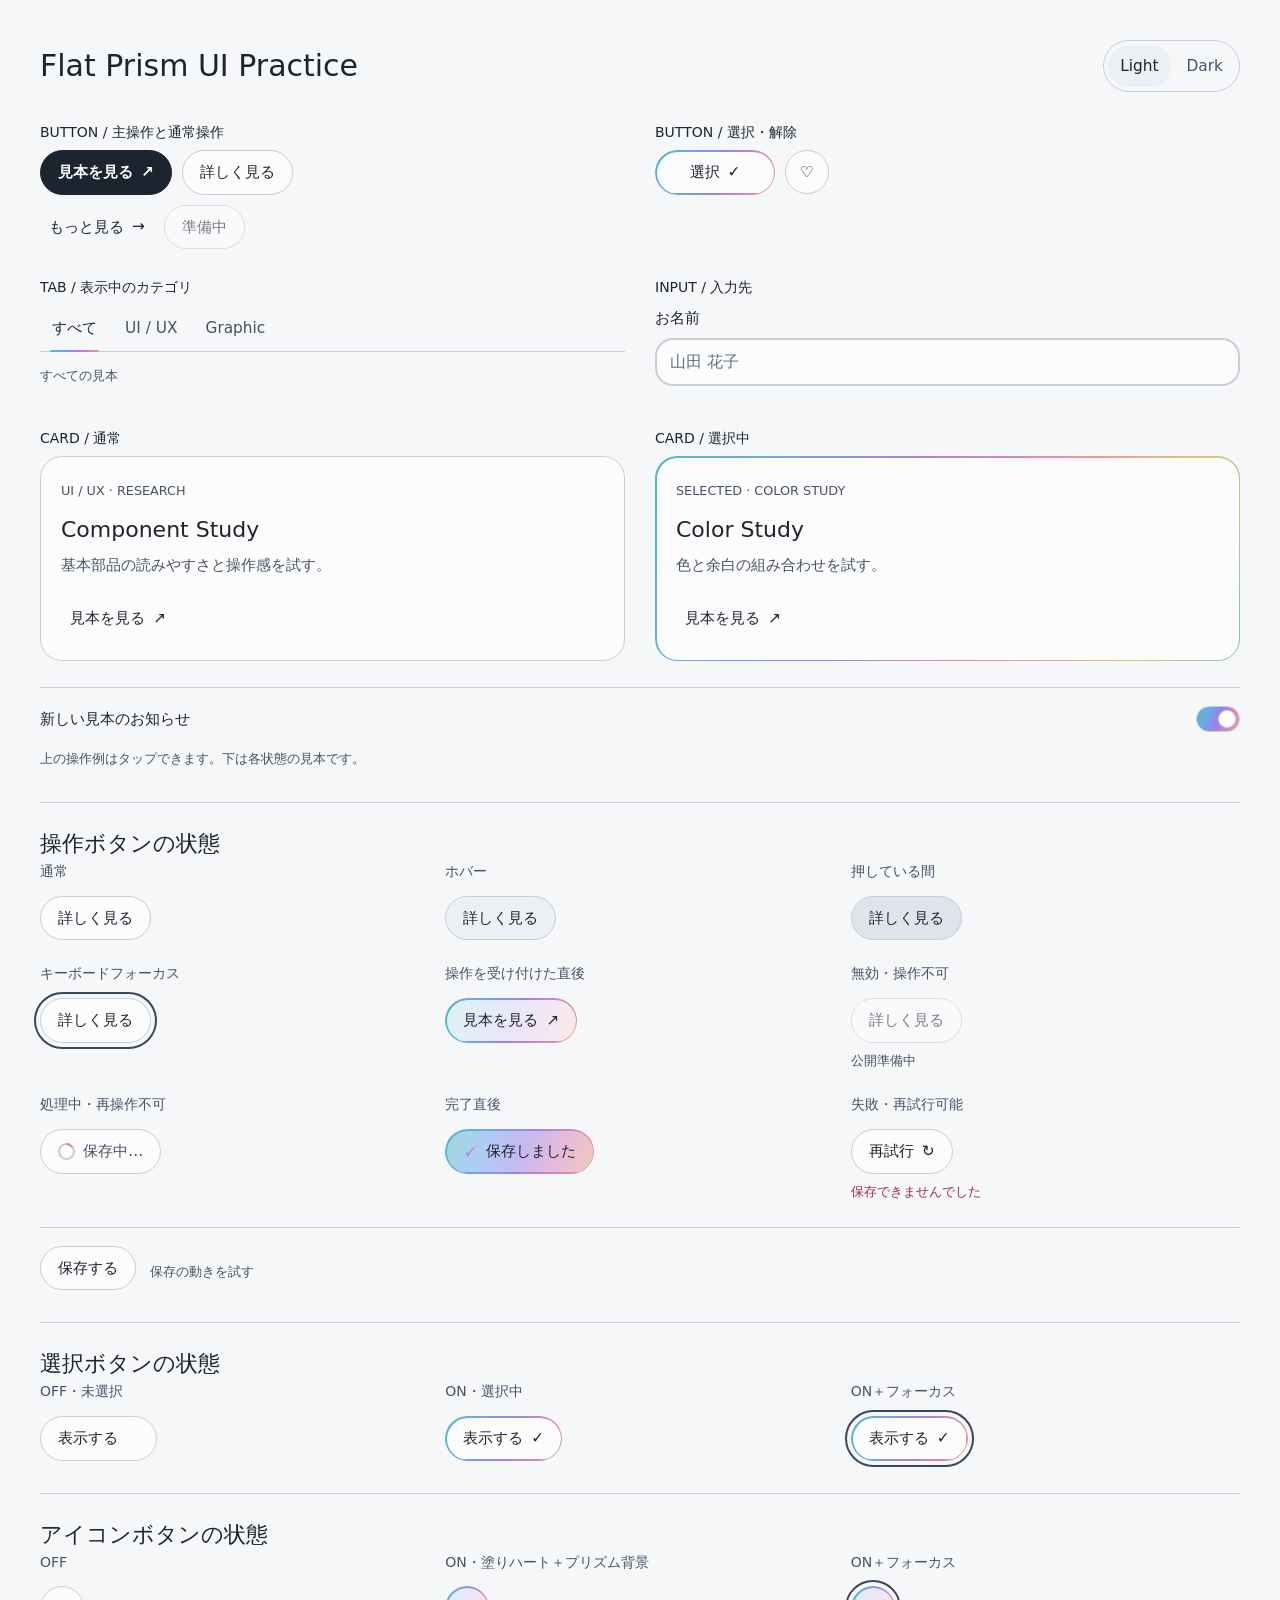
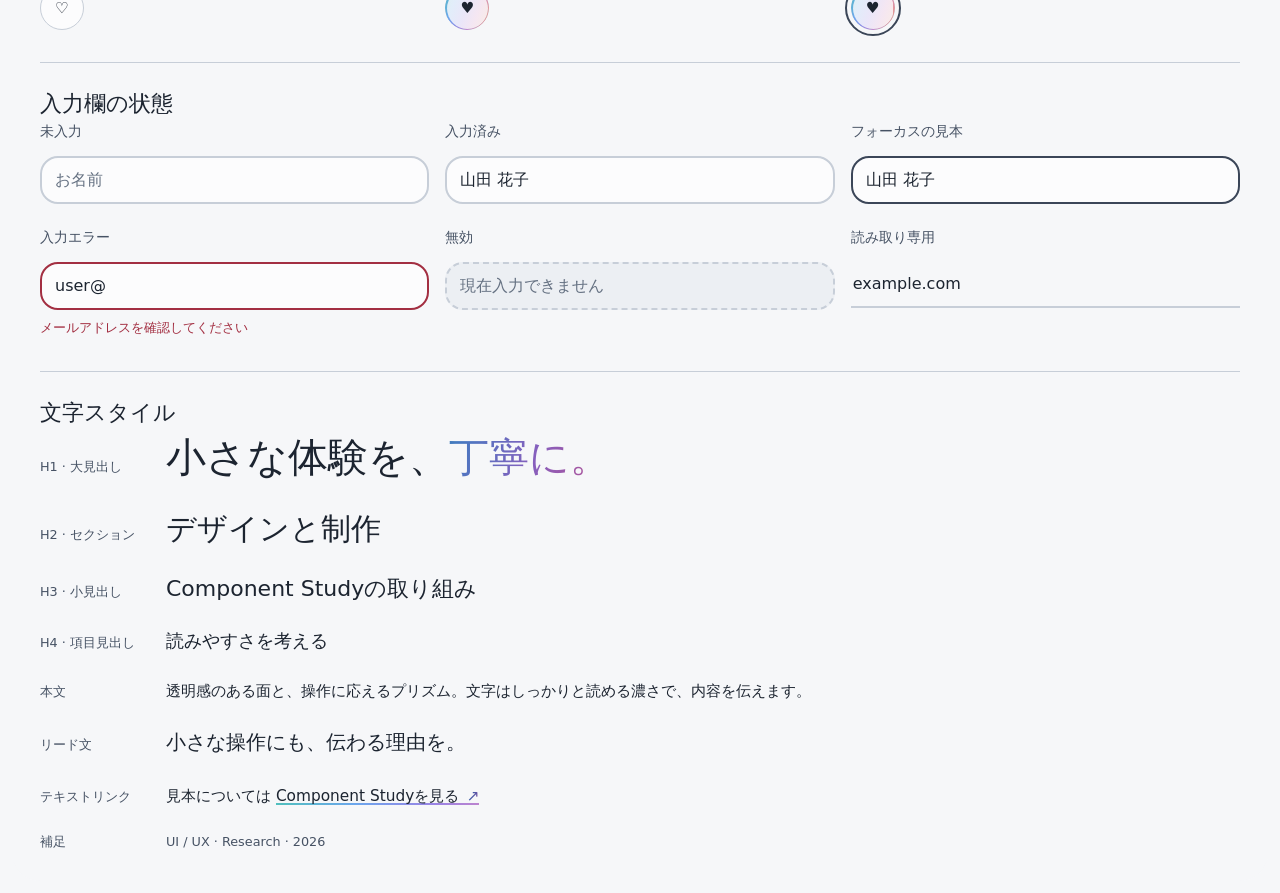
==== preview.html @ 44d26ef6 "Publish Flat Prism UI Practice mock and integration guide" ====
<!doctype html>
<html lang="ja"><head><meta charset="utf-8"><meta name="viewport" content="width=device-width,initial-scale=1"><title>Flat Prism UI Practice — UI State Catalog</title><style>
/* Flat Prism UI Practice v1.0 — scope every component inside .prism-ui.
   Font sizes are relative; px is reserved for thin borders and focus outlines. */
@property --prism-loader-angle { syntax: '<angle>'; initial-value: 0deg; inherits: false; }
.prism-ui {
  color-scheme: light;
  --prism-bg: #f6f7f9; --prism-ink: #1c2430; --prism-muted: #465264;
  --prism-line: #c7ced8; --prism-surface: rgb(255 255 255 / .7);
  --prism-hover: #eceff3; --prism-pressed: #dfe4eb; --prism-focus: #3b4658;
  --prism-placeholder: #657182;
  --prism-primary: #1c2430; --prism-primary-ink: #fff;
  --prism-primary-hover: #2c3745; --prism-primary-pressed: #121821;
  --prism-error: #a32f42; --prism-success: #28684e;
  --prism-spectrum: linear-gradient(110deg,#50bfbd,#6da6ed 18%,#9b83e4 36%,#d385c0 52%,#e99e8a 68%,#dcc879 84%,#83c4a8);
  --prism-text-spectrum: linear-gradient(110deg,#1a8f92,#4779c1 22%,#875fbd 44%,#b55293 65%,#b86c45 83%,#578e69);
  --prism-link-spectrum: linear-gradient(110deg,#177b80,#365da7 22%,#7352a4 44%,#a03976 65%,#9c593a 83%,#487955);
  --prism-wheel: conic-gradient(#d385a4,#e5af7f 60deg,#9dc47d 120deg,#50bfbd 180deg,#6da6ed 240deg,#9b83e4 300deg,#d385a4);
  --prism-fade: 450ms; --prism-shimmer: 1200ms; --prism-tab-time: 500ms;
  --prism-loader-size: 1.1em; --prism-loader-thickness: .15em; --prism-loader-arc: 55deg;
  --prism-font: system-ui,-apple-system,'Noto Sans JP','Hiragino Kaku Gothic ProN','Yu Gothic',sans-serif;
  font: 400 clamp(.875rem,.84rem + .15vw,1rem)/1.7 var(--prism-font);
  color: var(--prism-ink);
}
.prism-ui[data-theme='dark'] {
  color-scheme: dark; --prism-bg:#14161a; --prism-ink:#edf0f5; --prism-muted:#b4bdca;
  --prism-line:#414957; --prism-surface:rgb(255 255 255 / .05); --prism-hover:#2b3039;
  --prism-pressed:#414956; --prism-focus:#d5deef; --prism-error:#f29aac; --prism-success:#96d2ba;
  --prism-placeholder:#9aa5b2;
  --prism-primary:#edf0f5; --prism-primary-ink:#14161a;
  --prism-primary-hover:#fff; --prism-primary-pressed:#d6dde7;
  --prism-spectrum:linear-gradient(110deg,#80e0d0,#92baff 18%,#b59af5 36%,#eda3d8 52%,#ffc1a4 68%,#ebdc96 84%,#9bddb4);
  --prism-text-spectrum:linear-gradient(110deg,#8be6df,#b2caff 22%,#ccb4fb 44%,#f3b5df 65%,#f6c09f 83%,#b9ddb5);
  --prism-link-spectrum:var(--prism-text-spectrum);
}
.prism-ui *, .prism-ui *::before, .prism-ui *::after { box-sizing:border-box; }
/* Type: explicit color avoids host heading/label styles leaking into light mode. */
.prism-ui :is(h1,h2,h3,h4) {color:var(--prism-ink);font-family:var(--prism-font);font-weight:500;letter-spacing:0;margin:0;}
.prism-ui h1 {font-size:clamp(1.75rem,1.2rem + 2vw,2.5rem);line-height:1.4;}
.prism-ui h2 {font-size:clamp(1.375rem,1.05rem + 1.2vw,1.875rem);line-height:1.45;}
.prism-ui h3 {font-size:clamp(1.125rem,1rem + .55vw,1.375rem);line-height:1.5;}
.prism-ui h4 {font-size:clamp(1rem,.94rem + .25vw,1.125rem);line-height:1.6;}
.prism-ui .prism-muted {color:var(--prism-muted);}
.prism-ui .prism-small {font-size:.8rem;line-height:1.7;color:var(--prism-muted);}
.prism-ui .prism-lead {font-size:clamp(1.0625rem,1rem + .3vw,1.25rem);line-height:1.75;color:var(--prism-ink);}
.prism-ui a.prism-link {color:var(--prism-ink);text-decoration:underline;text-decoration-color:transparent;text-underline-offset:.2em;background-image:var(--prism-spectrum);background-repeat:no-repeat;background-size:220% 2px;background-position:0% 100%;box-decoration-break:clone;-webkit-box-decoration-break:clone;}
.prism-ui a.prism-link [data-prism-link-icon] {display:inline-block;margin-left:.15em;color:var(--prism-ink);}
@supports (background-clip:text) or (-webkit-background-clip:text) {
  .prism-ui a.prism-link [data-prism-link-icon] {color:transparent;background-image:var(--prism-link-spectrum);background-repeat:no-repeat;background-size:220% 100%;background-position:0% 50%;background-clip:text;-webkit-background-clip:text;}
}
.prism-ui a.prism-link:is(:hover,:focus-visible) {animation:prism-link-underline 1100ms ease-in-out both;}
.prism-ui a.prism-link:is(:hover,:focus-visible) [data-prism-link-icon] {animation:prism-link-icon 1100ms ease-in-out both;}
@keyframes prism-link-underline {0% {background-position:0% 100%;}50% {background-position:100% 100%;}100% {background-position:35% 100%;}}
@keyframes prism-link-icon {0% {background-position:0% 50%;}50% {background-position:100% 50%;}100% {background-position:35% 50%;}}
.prism-ui .prism-error {color:var(--prism-error);}
.prism-ui .prism-success {color:var(--prism-success);}
/* Shared surface — no shadows or directional edge reflections. */
.prism-ui .prism-surface {background:var(--prism-surface);border:1px solid var(--prism-line);border-radius:1.375rem;backdrop-filter:blur(.75rem);-webkit-backdrop-filter:blur(.75rem);padding:1.25rem;}
.prism-ui .prism-button {position:relative;isolation:isolate;display:inline-flex;align-items:center;justify-content:center;gap:.5rem;min-height:2.75rem;padding:.5625rem 1.0625rem;border:1px solid var(--prism-line);border-radius:999px;background:var(--prism-surface);color:var(--prism-ink);font:500 clamp(.875rem,.84rem + .15vw,1rem)/1.6 var(--prism-font);cursor:pointer;transition:background-color 180ms,color 180ms;}
.prism-ui .prism-button:hover:not(:disabled):not([aria-disabled='true']) {background:var(--prism-hover);}
.prism-ui .prism-button:active:not(:disabled):not([aria-disabled='true']) {background:var(--prism-pressed);}
.prism-ui .prism-button-primary {background:var(--prism-primary);border-color:var(--prism-primary);color:var(--prism-primary-ink);font-weight:600;}
.prism-ui .prism-button-primary:hover:not(:disabled):not([aria-disabled='true']) {background:var(--prism-primary-hover);}
.prism-ui .prism-button-primary:active:not(:disabled):not([aria-disabled='true']) {background:var(--prism-primary-pressed);}
.prism-ui .prism-button::before {content:'';position:absolute;inset:-1px;border-radius:inherit;padding:1.5px;background:var(--prism-spectrum);background-size:150% 100%;pointer-events:none;-webkit-mask:linear-gradient(#fff 0 0) content-box,linear-gradient(#fff 0 0);-webkit-mask-composite:xor;mask:linear-gradient(#fff 0 0) content-box,linear-gradient(#fff 0 0);mask-composite:exclude;opacity:0;transition:opacity var(--prism-fade) ease;}
.prism-ui .prism-button::after {content:'';position:absolute;inset:0;border-radius:inherit;background:var(--prism-spectrum);background-size:150% 100%;opacity:0;z-index:-1;pointer-events:none;transition:opacity var(--prism-fade) ease;}
.prism-ui .prism-button:is([aria-pressed='true'],.prism-flash,.prism-save-complete)::before {opacity:1;}
.prism-ui .prism-button.prism-flash::after {opacity:.18;}
.prism-ui .prism-button-icon {min-width:2.75rem;padding-inline:.8125rem;}
.prism-ui .prism-button-icon[aria-pressed='true']::after {opacity:.18;}
.prism-ui .prism-button-icon[aria-pressed='true'] svg {fill:currentColor;}
.prism-ui .prism-button-icon [data-prism-icon-on] {display:none;}
.prism-ui .prism-button-icon[aria-pressed='true'] [data-prism-icon-off] {display:none;}
.prism-ui .prism-button-icon[aria-pressed='true'] [data-prism-icon-on] {display:inline;}
.prism-ui .prism-button-ghost {border-color:transparent;background:transparent;padding-inline:.5rem;}
.prism-ui .prism-button-ghost::before {content:none;}
.prism-ui .prism-button-ghost.prism-flash {background:var(--prism-surface);}
.prism-ui .prism-button:disabled {opacity:.58;cursor:default;}
.prism-ui .prism-button[aria-disabled='true'] {cursor:default;}
.prism-ui .prism-button svg {width:1em;height:1em;flex:none;}
.prism-ui .prism-button [data-prism-check] {width:1em;flex:none;}
.prism-ui .prism-button[aria-pressed='false'] [data-prism-check] {visibility:hidden;}
.prism-ui :is(button,a.prism-button,a.prism-link,.prism-switch):focus-visible {outline:2px solid var(--prism-focus);outline-offset:4px;}
/* Inputs keep one ordinary focus border. Invalid + focus preserves both meanings. */
.prism-ui .prism-label {display:block;color:var(--prism-ink);font-weight:500;margin-bottom:.4375rem;}
.prism-ui .prism-input {width:100%;min-height:2.875rem;border:2px solid var(--prism-line);border-radius:1.125rem;background:var(--prism-surface);padding:.625rem .8125rem;color:var(--prism-ink);font:400 1rem/1.5 var(--prism-font);}
.prism-ui .prism-input::placeholder {color:var(--prism-placeholder);opacity:1;}
.prism-ui .prism-input:focus {border-color:var(--prism-focus);outline:none;}
.prism-ui .prism-input[aria-invalid='true'] {border-color:var(--prism-error);}
.prism-ui .prism-input[aria-invalid='true']:focus {outline:2px solid var(--prism-focus);outline-offset:3px;}
.prism-ui .prism-input:disabled {background:var(--prism-hover);border-style:dashed;color:var(--prism-muted);cursor:not-allowed;}
.prism-ui .prism-input[readonly] {border:0;border-bottom:2px solid var(--prism-line);border-radius:0;background:transparent;padding-inline:.125rem;}
.prism-ui .prism-input[readonly]:focus {border-bottom-color:var(--prism-focus);}
/* Switch uses native checkbox semantics; color lives on track, not thumb. */
.prism-ui .prism-switch {appearance:none;position:relative;flex:none;width:2.75rem;height:1.625rem;margin:0;border:1px solid var(--prism-line);border-radius:999px;background:var(--prism-hover);cursor:pointer;}
.prism-ui .prism-switch::before {content:'';position:absolute;inset:0;border-radius:inherit;background:var(--prism-spectrum);background-size:150% 100%;opacity:0;transition:opacity var(--prism-fade) ease;}
.prism-ui .prism-switch:checked::before {opacity:1;}
.prism-ui .prism-switch::after {content:'';position:absolute;left:.1875rem;top:.1875rem;width:1.125rem;height:1.125rem;border-radius:50%;background:#fff;border:1px solid #d0d5dd;transition:transform 160ms ease;}
.prism-ui .prism-switch:checked::after {transform:translateX(1.125rem);}
.prism-ui .prism-switch:disabled {opacity:.58;cursor:default;}
/* Tabs use one moving indicator. JS owns geometry, semantic selection and keyboard. */
.prism-ui .prism-tabs {position:relative;display:flex;gap:.25rem;border-bottom:1px solid var(--prism-line);}
.prism-ui .prism-tab {border:0;border-radius:.375rem;background:transparent;color:var(--prism-muted);font:inherit;padding:.625rem .75rem;min-height:2.75rem;cursor:pointer;}
.prism-ui .prism-tab[aria-selected='true'] {color:var(--prism-ink);font-weight:500;}
.prism-ui .prism-indicator {position:absolute;bottom:-1px;left:0;height:2px;border-radius:999px;background:var(--prism-spectrum);background-size:150% 100%;pointer-events:none;transition:transform var(--prism-tab-time) cubic-bezier(.22,1,.36,1),width var(--prism-tab-time) cubic-bezier(.22,1,.36,1);}
/* Loader: fixed conic color wheel, moving angular mask. Never rotate the gradient. */
.prism-ui .prism-spinner {position:relative;display:inline-block;flex:none;width:var(--prism-loader-size);height:var(--prism-loader-size);}
.prism-ui .prism-spinner::before {content:'';position:absolute;inset:0;border:var(--prism-loader-thickness) solid var(--prism-line);border-radius:50%;}
.prism-ui .prism-spinner::after {content:'';position:absolute;inset:0;border-radius:50%;background:var(--prism-wheel);-webkit-mask-image:radial-gradient(farthest-side,transparent calc(100% - var(--prism-loader-thickness)),#000 0),conic-gradient(from var(--prism-loader-angle),#000 0deg var(--prism-loader-arc),transparent var(--prism-loader-arc));-webkit-mask-composite:source-in;mask-image:radial-gradient(farthest-side,transparent calc(100% - var(--prism-loader-thickness)),#000 0),conic-gradient(from var(--prism-loader-angle),#000 0deg var(--prism-loader-arc),transparent var(--prism-loader-arc));mask-composite:intersect;animation:prism-orbit 1200ms linear infinite;}
@keyframes prism-orbit {to {--prism-loader-angle:360deg;}}
/* Success is an actual state, not evidence inferred from a click. */
.prism-ui .prism-save-complete::after {opacity:.55;}
.prism-ui .prism-prism-check {color:var(--prism-muted);font-size:1.125rem;line-height:1;transition:color var(--prism-fade);}
.prism-ui .prism-save-complete .prism-prism-check {background:var(--prism-spectrum);background-clip:text;-webkit-background-clip:text;color:transparent;}
.prism-ui .prism-save-done {color:var(--prism-muted);background:var(--prism-hover);}
.prism-ui .prism-shimmer::before,.prism-ui .prism-shimmer::after,.prism-ui .prism-indicator.prism-shimmer {animation:prism-shimmer var(--prism-shimmer) ease-in-out;}
@keyframes prism-shimmer {0%,100% {background-position:0% 50%;filter:brightness(1);}45% {background-position:100% 50%;filter:brightness(1.2) saturate(1.15);}}
.prism-ui .prism-icon-pulse {animation:prism-icon-pulse 1200ms ease-in-out;}
@keyframes prism-icon-pulse {0%,100% {color:var(--prism-ink);}35% {color:#fff;}}
.prism-ui .prism-button-primary .prism-icon-pulse {animation:prism-primary-icon-pulse 1200ms ease-in-out;}
@keyframes prism-primary-icon-pulse {0%,100% {opacity:1;}35% {opacity:.55;}}
/* Heading play is decorative; a native button lets touch/keyboard replay it. */
.prism-ui .prism-word {display:inline-block;appearance:none;border:0;padding:0;margin:0;background-color:transparent;background-image:var(--prism-text-spectrum);background-size:220% 100%;background-position:35% 50%;background-clip:text;-webkit-background-clip:text;color:transparent;font:inherit;letter-spacing:inherit;text-align:inherit;cursor:pointer;}
.prism-ui .prism-word.prism-word-play {animation:prism-word-enter 2800ms ease-in-out both;}
.prism-ui .prism-word.prism-word-replay {animation:prism-word-replay 1900ms ease-in-out both;}
@keyframes prism-word-enter {from {background-position:0% 50%;}to {background-position:35% 50%;}}
@keyframes prism-word-replay {0% {background-size:280% 100%;background-position:0% 50%;}28% {background-size:220% 100%;background-position:94% 50%;}55% {background-size:270% 100%;background-position:18% 50%;}78% {background-size:190% 100%;background-position:88% 50%;}100% {background-size:220% 100%;background-position:35% 50%;}}
@media(prefers-reduced-motion:reduce) {.prism-ui *, .prism-ui *::before,.prism-ui *::after {animation:none!important;transition:none!important;}}
@media(prefers-reduced-transparency:reduce) {.prism-ui {--prism-surface:var(--prism-bg);} .prism-ui .prism-surface {backdrop-filter:none;-webkit-backdrop-filter:none;}}
@media(forced-colors:active) {
  .prism-ui .prism-button[aria-pressed='true'] {border-color:Highlight;}
  .prism-ui .prism-button::before,.prism-ui .prism-button::after {display:none;}
  .prism-ui .prism-tab[aria-selected='true'] {border-bottom:2px solid Highlight;}
  .prism-ui .prism-word {background:none;color:CanvasText;}
  .prism-ui a.prism-link {background:none;color:LinkText;text-decoration:underline;text-decoration-color:LinkText;}
  .prism-ui a.prism-link [data-prism-link-icon] {background:none;color:LinkText;}
  .prism-ui .prism-spinner::before {border-color:CanvasText;}
  .prism-ui .prism-spinner::after {background:Highlight;}
  .prism-ui .prism-prism-check {background:none;color:CanvasText;}
}

/* Older masking engines receive a neutral static loading ring. */
@supports not (mask-composite: intersect) {
 .prism-ui .prism-spinner::after {animation:none;background:none;mask:none;-webkit-mask:none;border:var(--prism-loader-thickness) solid transparent;border-top-color:var(--prism-focus);}
}
</style><style>body {margin:0;background:#f6f7f9;}
.prism-ui {padding:.75rem;} .prism-board {padding:1.75rem;border-radius:1.75rem;background:var(--prism-bg);}
.prism-head {display:flex;gap:1rem;justify-content:space-between;align-items:center;flex-wrap:wrap;} .prism-theme {display:flex;gap:.25rem;border:1px solid var(--prism-line);padding:.25rem;border-radius:999px;}
.prism-theme button {font:inherit;border:0;border-radius:999px;padding:.5rem .75rem;background:transparent;color:var(--prism-muted);cursor:pointer;}
.prism-theme button[aria-pressed=true] {background:var(--prism-hover);color:var(--prism-ink);}
.prism-grid {display:grid;grid-template-columns:1fr 1fr;gap:1.75rem 1.875rem;margin-top:1.875rem;}
.prism-row {display:flex;gap:.625rem;align-items:center;flex-wrap:wrap;} .prism-label:not(label),.prism-state-label {display:block;color:var(--prism-muted);font-size:.875rem;font-weight:500;margin:0 0 .75rem;}
.prism-tab-text,.prism-help,.prism-feedback,.prism-tag,.prism-type-caption {color:var(--prism-muted);font-size:.8rem;}
.prism-input-label {display:block;color:var(--prism-ink);font-weight:500;margin-bottom:.4375rem;}
.prism-card {position:relative;background:var(--prism-surface);padding:1.25rem;border:1px solid var(--prism-line);border-radius:1.375rem;}
.prism-card h3 {margin:.625rem 0 .375rem;} .prism-card p {color:var(--prism-muted);margin:0 0 1.125rem;}
.prism-card-selected::before {content:'';position:absolute;inset:-1px;border-radius:inherit;padding:1.5px;background:var(--prism-spectrum);pointer-events:none;-webkit-mask:linear-gradient(#fff 0 0) content-box,linear-gradient(#fff 0 0);-webkit-mask-composite:xor;mask:linear-gradient(#fff 0 0) content-box,linear-gradient(#fff 0 0);mask-composite:exclude;}
.prism-switch-row {display:flex;justify-content:space-between;align-items:center;gap:1rem;min-height:3rem;margin-top:1.625rem;padding-top:.875rem;border-top:1px solid var(--prism-line);}
.prism-catalog {margin-top:2rem;padding-top:1.5rem;border-top:1px solid var(--prism-line);} .prism-catalog-title {margin-bottom:1.125rem;}
.prism-state-grid {display:grid;grid-template-columns:repeat(3,minmax(0,1fr));gap:1.375rem 1rem;} .prism-state {min-width:0;}
.prism-demo-hover {background:var(--prism-hover)!important;} .prism-demo-pressed {background:var(--prism-pressed)!important;}
.prism-demo-focus {outline:2px solid var(--prism-focus);outline-offset:4px;} .prism-demo-feedback::before {opacity:1!important;} .prism-demo-feedback::after {opacity:.18!important;}
.prism-button.prism-demo-loading {color:var(--prism-muted);} .prism-help {margin:.4375rem 0 0;} .prism-help.prism-error {color:var(--prism-error);}
.prism-save-demo-row {display:flex;align-items:center;gap:.875rem;flex-wrap:wrap;margin-top:1.5rem;padding-top:1.125rem;border-top:1px solid var(--prism-line);}
.prism-type-stack {display:grid;gap:1.375rem;} .prism-type-example {display:grid;grid-template-columns:7rem minmax(0,1fr);gap:.875rem;align-items:baseline;} .prism-type-example p {margin:0;}
.prism-type-body {font-size:clamp(.875rem,.84rem + .15vw,1rem);} .prism-type-small {font-size:.8rem;color:var(--prism-muted);}
.prism-button [data-prism-icon] {display:inline-block;line-height:1;} #prism-select {min-width:7.5rem;}
.prism-button[aria-pressed=false] .prism-check {visibility:hidden;}
.prism-button-icon[aria-pressed=true]::after,#prism-like[aria-pressed=true]::after {opacity:.18;}
.prism-button-icon {min-width:2.75rem;padding-inline:.8125rem;}
@media(max-width:40rem) {.prism-state-grid {grid-template-columns:1fr 1fr;}}
@media(max-width:34rem) {.prism-grid {grid-template-columns:1fr;}.prism-board {padding:1.375rem 1.125rem;}.prism-type-example {grid-template-columns:1fr;gap:.3125rem;}}
@media(max-width:23rem) {.prism-state-grid {grid-template-columns:1fr;}}
</style></head><body>
<div id="prism-ui" data-theme="light" class="prism-ui">
 <div class="prism-board">
  <div class="prism-head"><h2>Flat Prism UI Practice</h2><div class="prism-theme" role="group" aria-label="テーマ"><button type="button" class="cursor-interaction" data-theme-choice="light" aria-pressed="true">Light</button><button type="button" class="cursor-interaction" data-theme-choice="dark" aria-pressed="false">Dark</button></div></div>
  <div class="prism-grid">
   <section><h3 class="prism-label">BUTTON / 主操作と通常操作</h3><div class="prism-row"><button type="button" class="prism-button prism-button-primary cursor-interaction" data-action="見本を見る">見本を見る <span data-prism-icon aria-hidden="true">↗</span></button><button type="button" class="prism-button cursor-interaction" data-action="詳しく見る">詳しく見る</button></div><div class="prism-row" style="margin-top:10px"><button type="button" class="prism-button prism-button-ghost cursor-interaction" data-action="もっと見る">もっと見る <span data-prism-icon aria-hidden="true">→</span></button><button type="button" class="prism-button" disabled>準備中</button></div></section>
   <section><h3 class="prism-label">BUTTON / 選択・解除</h3><div class="prism-row"><button type="button" class="prism-button cursor-interaction" aria-pressed="true" id="prism-select">選択 <span class="prism-check"><span data-prism-icon aria-hidden="true">✓</span></span></button><button type="button" class="prism-button prism-button-icon cursor-interaction" aria-label="お気に入り" aria-pressed="false" id="prism-like"><span data-prism-icon aria-hidden="true"><span data-prism-icon-off>♡</span><span data-prism-icon-on>♥</span></span></button></div></section>
   <section><h3 class="prism-label">TAB / 表示中のカテゴリ</h3><div class="prism-tabs" role="tablist" aria-label="見本の種類"><button type="button" class="prism-tab cursor-interaction" id="prism-all" role="tab" aria-selected="true" aria-controls="prism-panel">すべて</button><button type="button" class="prism-tab cursor-interaction" id="prism-design" role="tab" aria-selected="false" aria-controls="prism-panel" tabindex="-1">UI / UX</button><button type="button" class="prism-tab cursor-interaction" id="prism-graphic" role="tab" aria-selected="false" aria-controls="prism-panel" tabindex="-1">Graphic</button><span class="prism-indicator" aria-hidden="true"></span></div><p class="prism-tab-text" id="prism-panel" role="tabpanel" aria-labelledby="prism-all">すべての見本</p></section>
   <section><h3 class="prism-label">INPUT / 入力先</h3><label class="prism-input-label" for="prism-name">お名前</label><input class="prism-input" id="prism-name" placeholder="山田 花子" autocomplete="off"></section>
   <section><h3 class="prism-label">CARD / 通常</h3><article class="prism-card" id="prism-component-study"><span class="prism-tag">UI / UX · RESEARCH</span><h3>Component Study</h3><p>基本部品の読みやすさと操作感を試す。</p><button type="button" class="prism-button prism-button-ghost cursor-interaction" data-action="Component Study">見本を見る <span data-prism-icon aria-hidden="true">↗</span></button></article></section>
   <section><h3 class="prism-label">CARD / 選択中</h3><article class="prism-card prism-card-selected"><span class="prism-tag">SELECTED · COLOR STUDY</span><h3>Color Study</h3><p>色と余白の組み合わせを試す。</p><button type="button" class="prism-button prism-button-ghost cursor-interaction" data-action="Color Study">見本を見る <span data-prism-icon aria-hidden="true">↗</span></button></article></section>
  </div>
  <label class="prism-switch-row" for="prism-notice"><span>新しい見本のお知らせ</span><input type="checkbox" class="prism-switch cursor-interaction" id="prism-notice" checked></label>
  <p class="prism-feedback" id="prism-feedback" aria-live="polite">上の操作例はタップできます。下は各状態の見本です。</p>
  <section class="prism-catalog" aria-label="通常ボタンの状態一覧">
   <h3 class="prism-catalog-title">操作ボタンの状態</h3>
   <div class="prism-state-grid">
    <div class="prism-state"><span class="prism-state-label">通常</span><button type="button" class="prism-button cursor-interaction" data-action="通常の見本">詳しく見る</button></div>
    <div class="prism-state"><span class="prism-state-label">ホバー</span><button type="button" class="prism-button prism-demo-hover cursor-interaction" data-action="ホバーの見本">詳しく見る</button></div>
    <div class="prism-state"><span class="prism-state-label">押している間</span><button type="button" class="prism-button prism-demo-pressed cursor-interaction" data-action="押下の見本">詳しく見る</button></div>
    <div class="prism-state"><span class="prism-state-label">キーボードフォーカス</span><button type="button" class="prism-button prism-demo-focus cursor-interaction" data-action="フォーカスの見本">詳しく見る</button></div>
    <div class="prism-state"><span class="prism-state-label">操作を受け付けた直後</span><button type="button" class="prism-button prism-demo-feedback cursor-interaction" data-action="受け付けの見本">見本を見る <span data-prism-icon aria-hidden="true">↗</span></button></div>
    <div class="prism-state"><span class="prism-state-label">無効・操作不可</span><button type="button" class="prism-button" disabled>詳しく見る</button><p class="prism-help">公開準備中</p></div>
    <div class="prism-state"><span class="prism-state-label">処理中・再操作不可</span><button type="button" class="prism-button prism-demo-loading" aria-busy="true" aria-disabled="true"><span class="prism-spinner" aria-hidden="true"></span>保存中…</button></div>
    <div class="prism-state"><span class="prism-state-label">完了直後</span><button type="button" class="prism-button prism-save-complete" aria-disabled="true"><span class="prism-prism-check" aria-hidden="true">✓</span>保存しました</button></div>
    <div class="prism-state"><span class="prism-state-label">失敗・再試行可能</span><button type="button" class="prism-button cursor-interaction" data-action="再試行">再試行 <span data-prism-icon aria-hidden="true">↻</span></button><p class="prism-help prism-error" style="color:light-dark(#a32f42,#f29aac)">保存できませんでした</p></div>
   </div>
   <div class="prism-save-demo-row"><button type="button" class="prism-button cursor-interaction" id="prism-save-demo">保存する</button><span class="prism-help" id="prism-save-status" aria-live="polite">保存の動きを試す</span></div>
  </section>
  <section class="prism-catalog" aria-label="選択ボタンの状態一覧">
   <h3 class="prism-catalog-title">選択ボタンの状態</h3>
   <div class="prism-state-grid">
    <div class="prism-state"><span class="prism-state-label">OFF・未選択</span><button type="button" class="prism-button cursor-interaction" aria-pressed="false" data-sample-select>表示する <span class="prism-check"><span data-prism-icon aria-hidden="true">✓</span></span></button></div>
    <div class="prism-state"><span class="prism-state-label">ON・選択中</span><button type="button" class="prism-button cursor-interaction" aria-pressed="true" data-sample-select>表示する <span class="prism-check"><span data-prism-icon aria-hidden="true">✓</span></span></button></div>
    <div class="prism-state"><span class="prism-state-label">ON＋フォーカス</span><button type="button" class="prism-button prism-demo-focus cursor-interaction" aria-pressed="true" data-sample-select>表示する <span class="prism-check"><span data-prism-icon aria-hidden="true">✓</span></span></button></div>
   </div>
  </section>
  <section class="prism-catalog" aria-label="小さいボタンの状態一覧">
   <h3 class="prism-catalog-title">アイコンボタンの状態</h3>
   <div class="prism-state-grid">
    <div class="prism-state"><span class="prism-state-label">OFF</span><button type="button" class="prism-button prism-button-icon cursor-interaction" aria-label="お気に入り" aria-pressed="false"><span data-prism-icon aria-hidden="true"><span data-prism-icon-off>♡</span><span data-prism-icon-on>♥</span></span></button></div>
    <div class="prism-state"><span class="prism-state-label">ON・塗りハート＋プリズム背景</span><button type="button" class="prism-button prism-button-icon cursor-interaction" aria-label="お気に入り" aria-pressed="true"><span data-prism-icon aria-hidden="true"><span data-prism-icon-off>♡</span><span data-prism-icon-on>♥</span></span></button></div>
    <div class="prism-state"><span class="prism-state-label">ON＋フォーカス</span><button type="button" class="prism-button prism-button-icon prism-demo-focus cursor-interaction" aria-label="お気に入り" aria-pressed="true"><span data-prism-icon aria-hidden="true"><span data-prism-icon-off>♡</span><span data-prism-icon-on>♥</span></span></button></div>
   </div>
  </section>
  <section class="prism-catalog" aria-label="入力欄の状態一覧">
   <h3 class="prism-catalog-title">入力欄の状態</h3>
   <div class="prism-state-grid">
    <div class="prism-state"><label class="prism-state-label" for="prism-input-empty">未入力</label><input class="prism-input" id="prism-input-empty" placeholder="お名前"></div>
    <div class="prism-state"><label class="prism-state-label" for="prism-input-filled">入力済み</label><input class="prism-input" id="prism-input-filled" value="山田 花子"></div>
    <div class="prism-state"><label class="prism-state-label" for="prism-input-focus">フォーカスの見本</label><input class="prism-input" id="prism-input-focus" value="山田 花子" style="border-color:var(--prism-focus)"></div>
    <div class="prism-state"><label class="prism-state-label" for="prism-input-error">入力エラー</label><input class="prism-input" id="prism-input-error" value="user@" aria-invalid="true" aria-describedby="prism-input-error-help"><p class="prism-help prism-error" id="prism-input-error-help">メールアドレスを確認してください</p></div>
    <div class="prism-state"><label class="prism-state-label" for="prism-input-disabled">無効</label><input class="prism-input" id="prism-input-disabled" placeholder="現在入力できません" disabled></div>
    <div class="prism-state"><label class="prism-state-label" for="prism-input-readonly">読み取り専用</label><input class="prism-input" id="prism-input-readonly" value="example.com" readonly></div>
   </div>
  </section>
  <section class="prism-catalog" aria-label="文字スタイル一覧">
   <h3 class="prism-catalog-title">文字スタイル</h3>
   <div class="prism-type-stack">
    <div class="prism-type-example"><span class="prism-type-caption">H1 · 大見出し</span><h1>小さな体験を、<button type="button" class="prism-word cursor-interaction" aria-label="丁寧に。プリズムの動きを再生">丁寧に。</button></h1></div>
    <div class="prism-type-example"><span class="prism-type-caption">H2 · セクション</span><h2>デザインと制作</h2></div>
    <div class="prism-type-example"><span class="prism-type-caption">H3 · 小見出し</span><h3>Component Studyの取り組み</h3></div>
    <div class="prism-type-example"><span class="prism-type-caption">H4 · 項目見出し</span><h4>読みやすさを考える</h4></div>
    <div class="prism-type-example"><span class="prism-type-caption">本文</span><p class="prism-type-body">透明感のある面と、操作に応えるプリズム。文字はしっかりと読める濃さで、内容を伝えます。</p></div>
    <div class="prism-type-example"><span class="prism-type-caption">リード文</span><p class="prism-lead">小さな操作にも、伝わる理由を。</p></div>
    <div class="prism-type-example"><span class="prism-type-caption">テキストリンク</span><p>見本については <a class="prism-link" href="#prism-component-study">Component Studyを見る <span data-prism-link-icon aria-hidden="true">↗</span></a></p></div>
    <div class="prism-type-example"><span class="prism-type-caption">補足</span><p class="prism-type-small">UI / UX · Research · 2026</p></div>
   </div>
  </section>
 </div>
</div>

<script>
/* Flat Prism UI Practice v1.0. No dependencies. Business logic remains with the site. */
(function (global) {
  'use strict';
  const instances = new WeakMap();
  const timers = new WeakMap();
  const reduced = () => global.matchMedia?.('(prefers-reduced-motion: reduce)').matches;
  function pulseIcons(element) {
    if (reduced()) return;
    element.querySelectorAll('[data-prism-icon],svg').forEach(icon => {
      icon.classList.remove('prism-icon-pulse'); void icon.getBoundingClientRect();
      icon.classList.add('prism-icon-pulse');
    });
  }
  function shimmer(element) {
    pulseIcons(element);
    if (reduced()) return;
    element.classList.remove('prism-shimmer'); void element.offsetWidth;
    element.classList.add('prism-shimmer');
  }
  function accept(element) {
    if (element.disabled || element.getAttribute('aria-disabled') === 'true') return;
    clearTimeout(timers.get(element));
    element.classList.add('prism-flash'); shimmer(element);
    timers.set(element, setTimeout(() => element.classList.remove('prism-flash'), 1300));
  }
  function setTheme(root, theme) {
    if (!['light', 'dark'].includes(theme)) throw new TypeError('theme must be light or dark');
    root.dataset.theme = theme;
    root.querySelectorAll('[data-prism-theme]').forEach(button => {
      button.setAttribute('aria-pressed', String(button.dataset.prismTheme === theme));
    });
  }
  function init(root) {
    if (!root || !root.classList.contains('prism-ui')) throw new TypeError('Pass a .prism-ui element');
    if (instances.has(root)) return instances.get(root);
    const abort = new AbortController(); const cleanups = []; const observedWords = [];
    root.addEventListener('click', event => {
      const button = event.target.closest('button,a.prism-button');
      if (!button || !root.contains(button)) return;
      if (button.disabled || button.getAttribute('aria-disabled') === 'true') {
        event.preventDefault(); event.stopImmediatePropagation(); return;
      }
      if (button.hasAttribute('data-prism-theme')) { setTheme(root, button.dataset.prismTheme); return; }
      if (button.matches('[data-prism-toggle]')) {
        const selected = button.getAttribute('aria-pressed') !== 'true';
        button.setAttribute('aria-pressed', String(selected));
        if (selected) shimmer(button); else {button.classList.remove('prism-shimmer'); pulseIcons(button);}
        button.dispatchEvent(new CustomEvent('prism:change', {bubbles:true, detail:{selected}}));
      } else if (button.hasAttribute('data-prism-action')) accept(button);
      if (button.classList.contains('prism-word')) {
        if (reduced()) return;
        button.classList.remove('prism-word-play','prism-word-replay'); void button.offsetWidth;
        button.classList.add('prism-word-play','prism-word-replay');
      }
    }, {signal:abort.signal});
    root.addEventListener('change', event => {
      if (event.target.matches('.prism-switch') && event.target.checked) shimmer(event.target);
    }, {signal:abort.signal});
    root.querySelectorAll('.prism-tabs[role="tablist"]').forEach(tablist => {
      const tabs = Array.from(tablist.querySelectorAll('[role="tab"]'));
      if (!tabs.length) return;
      let indicator = tablist.querySelector('.prism-indicator');
      if (!indicator) {indicator=document.createElement('span');indicator.className='prism-indicator';indicator.setAttribute('aria-hidden','true');tablist.append(indicator);}
      function position() {
        const selected=tabs.find(tab => tab.getAttribute('aria-selected') === 'true');
        if (!selected) return;
        const pad=parseFloat(getComputedStyle(selected).paddingLeft) || 0;
        indicator.style.width=Math.max(0,selected.offsetWidth-pad*2)+'px';
        indicator.style.transform='translateX('+(selected.offsetLeft+pad)+'px)';
      }
      function select(tab, animate) {
        tabs.forEach(item => {
          const active=item===tab; item.setAttribute('aria-selected',String(active));item.tabIndex=active?0:-1;
          const panel=document.getElementById(item.getAttribute('aria-controls'));
          if (panel && root.contains(panel)) panel.hidden=!active;
        });
        position(); if (animate) shimmer(indicator);
        tablist.dispatchEvent(new CustomEvent('prism:tabchange',{bubbles:true,detail:{tabId:tab.id}}));
      }
      select(tabs.find(tab => tab.getAttribute('aria-selected') === 'true') || tabs[0],false);
      tabs.forEach(tab=>tab.addEventListener('click',()=>select(tab,true),{signal:abort.signal}));
      tablist.addEventListener('keydown',event=>{
        const index=tabs.indexOf(document.activeElement);if(index<0)return;
        let next;
        if(event.key==='ArrowRight')next=(index+1)%tabs.length;
        else if(event.key==='ArrowLeft')next=(index+tabs.length-1)%tabs.length;
        else if(event.key==='Home')next=0;else if(event.key==='End')next=tabs.length-1;else return;
        event.preventDefault();tabs[next].focus();select(tabs[next],true);
      },{signal:abort.signal});
      const resize=new ResizeObserver(position);resize.observe(tablist);cleanups.push(()=>resize.disconnect());
    });
    root.querySelectorAll('.prism-word').forEach(word=>observedWords.push(word));
    if ('IntersectionObserver' in global && !reduced()) {
      const observer=new IntersectionObserver(entries=>entries.forEach(entry=>{
        if(entry.isIntersecting){entry.target.classList.add('prism-word-play');observer.unobserve(entry.target);}
      }),{threshold:.3});observedWords.forEach(word=>observer.observe(word));cleanups.push(()=>observer.disconnect());
    }
    const api={destroy(){abort.abort();cleanups.forEach(fn=>fn());root.querySelectorAll('.prism-button').forEach(button=>{clearTimeout(timers.get(button));button.classList.remove('prism-flash');});instances.delete(root);}};
    instances.set(root,api);return api;
  }
  /* Await the site's real operation. A resolved promise means success; failures must reject.
     statusElement should be a dedicated aria-live region outside the button. */
  async function run(button, operation, options={}) {
    if(button.disabled || button.getAttribute('aria-disabled')==='true')return;
    if(typeof operation!=='function')throw new TypeError('operation must be an async function');
    const status=options.statusElement;
    const idleLabel=options.idleLabel || button.textContent.trim();
    clearTimeout(timers.get(button));button.classList.remove('prism-flash','prism-shimmer','prism-save-complete','prism-save-done');
    button.setAttribute('aria-busy','true');button.setAttribute('aria-disabled','true');
    button.replaceChildren();const spinner=document.createElement('span');spinner.className='prism-spinner';spinner.setAttribute('aria-hidden','true');button.append(spinner,document.createTextNode(options.pendingLabel || '保存中…'));
    if(status){status.classList.remove('prism-error');status.textContent=options.pendingLabel || '保存中';}
    try {
      const result=await operation();
      button.setAttribute('aria-busy','false');button.replaceChildren();
      const check=document.createElement('span');check.className='prism-prism-check';check.setAttribute('aria-hidden','true');check.textContent='✓';
      button.append(check,document.createTextNode(options.successLabel || '保存しました'));
      button.classList.add('prism-save-complete');shimmer(button);
      if(status)status.textContent=options.successLabel || '保存が完了しました';
      timers.set(button,setTimeout(()=>{
        button.classList.remove('prism-save-complete','prism-shimmer');button.classList.add('prism-save-done');button.removeAttribute('aria-disabled');
      }, options.completionDuration ?? 1400));
      return result;
    } catch(error) {
      button.setAttribute('aria-busy','false');button.removeAttribute('aria-disabled');button.textContent=options.retryLabel || idleLabel;
      if(status){status.textContent=options.errorLabel || '保存できませんでした。もう一度お試しください。';status.classList.add('prism-error');}
      throw error;
    } finally { if(button.getAttribute('aria-busy')==='false' && button.classList.contains('prism-save-complete')) status?.classList.remove('prism-error'); }
  }
  global.PrismUI=Object.freeze({init,setTheme,accept,shimmer,run});
})(window);
</script><script>
(()=>{
 const root=document.getElementById('prism-ui'),feedback=root.querySelector('#prism-feedback');
 const word=root.querySelector('.prism-word');
 const wordObserver=new IntersectionObserver(entries=>{if(entries.some(entry=>entry.isIntersecting)){word.classList.add('prism-word-play');wordObserver.disconnect();}},{threshold:.3});wordObserver.observe(word);
 word.addEventListener('click',()=>{wordObserver.disconnect();word.classList.remove('prism-word-play','prism-word-replay');void word.offsetWidth;word.classList.add('prism-word-play','prism-word-replay');});
 const save=root.querySelector('#prism-save-demo'),saveStatus=root.querySelector('#prism-save-status');
 let saveTimers=[];
 save.addEventListener('click',()=>{if(save.getAttribute('aria-disabled')==='true')return;saveTimers.forEach(clearTimeout);saveTimers=[];save.classList.remove('prism-save-complete','prism-save-done','prism-shimmer');save.replaceChildren();const spinner=document.createElement('span');spinner.className='prism-spinner';spinner.setAttribute('aria-hidden','true');save.append(spinner,document.createTextNode('保存中…'));save.setAttribute('aria-busy','true');save.setAttribute('aria-disabled','true');saveStatus.textContent='保存中';saveTimers.push(setTimeout(()=>{save.setAttribute('aria-busy','false');save.classList.add('prism-save-complete');save.replaceChildren();const check=document.createElement('span');check.className='prism-prism-check';check.setAttribute('aria-hidden','true');check.textContent='✓';save.append(check,document.createTextNode('保存しました'));saveStatus.textContent='保存が完了しました';shimmer(save);saveTimers.push(setTimeout(()=>{save.classList.remove('prism-save-complete','prism-shimmer');save.classList.add('prism-save-done');save.removeAttribute('aria-disabled');saveStatus.textContent='完了・もう一度押すと再生';},1400));},1700));});
 function pulseIcons(el){el.querySelectorAll('svg,[data-prism-icon]').forEach(icon=>{icon.classList.remove('prism-icon-pulse');void icon.getBoundingClientRect();icon.classList.add('prism-icon-pulse');});}
 function shimmer(el){el.classList.remove('prism-shimmer');void el.offsetWidth;el.classList.add('prism-shimmer');pulseIcons(el);}
 root.querySelectorAll('[data-theme-choice]').forEach(button=>button.addEventListener('click',()=>{root.dataset.theme=button.dataset.themeChoice;root.querySelectorAll('[data-theme-choice]').forEach(b=>b.setAttribute('aria-pressed',String(b===button)));}));
 root.querySelectorAll('.prism-button[data-action]').forEach(button=>button.addEventListener('click',()=>{feedback.textContent=button.dataset.action+'：操作を受け付けました';clearTimeout(button.prismTimer);button.classList.add('prism-flash');shimmer(button);button.prismTimer=setTimeout(()=>button.classList.remove('prism-flash'),1300);}));
 root.querySelectorAll('.prism-button[aria-pressed]').forEach(button=>button.addEventListener('click',()=>{const selected=button.getAttribute('aria-pressed')!=='true';button.setAttribute('aria-pressed',String(selected));if(selected)shimmer(button);else {button.classList.remove('prism-shimmer');pulseIcons(button);}feedback.textContent=(button.id==='prism-like'||button.classList.contains('prism-button-icon')?'お気に入り':'選択')+'：'+(selected?'オン':'オフ');}));
 const tablist=root.querySelector('.prism-tabs'),tabs=Array.from(tablist.querySelectorAll('.prism-tab')),indicator=tablist.querySelector('.prism-indicator'),panel=root.querySelector('#prism-panel');
 function move(){const selected=tabs.find(t=>t.getAttribute('aria-selected')==='true');indicator.style.width=(selected.offsetWidth-20)+'px';indicator.style.transform='translateX('+(selected.offsetLeft+10)+'px)';}
 function selectTab(tab){tabs.forEach(t=>{t.setAttribute('aria-selected',String(t===tab));t.tabIndex=t===tab?0:-1;});panel.setAttribute('aria-labelledby',tab.id);panel.textContent=tab.id==='prism-all'?'すべての見本':tab.textContent+'の見本';move();shimmer(indicator);}
 tabs.forEach(tab=>tab.addEventListener('click',()=>selectTab(tab)));
 tablist.addEventListener('keydown',e=>{const index=tabs.indexOf(document.activeElement);if(index<0)return;let next;if(e.key==='ArrowRight')next=(index+1)%tabs.length;else if(e.key==='ArrowLeft')next=(index+tabs.length-1)%tabs.length;else if(e.key==='Home')next=0;else if(e.key==='End')next=tabs.length-1;else return;e.preventDefault();tabs[next].focus();selectTab(tabs[next]);});
 move();new ResizeObserver(move).observe(tablist);
 root.querySelector('#prism-notice').addEventListener('change',e=>{if(e.target.checked)shimmer(e.target);else e.target.classList.remove('prism-shimmer');feedback.textContent='お知らせ：'+(e.target.checked?'オン':'オフ');});
})();
</script></body></html>
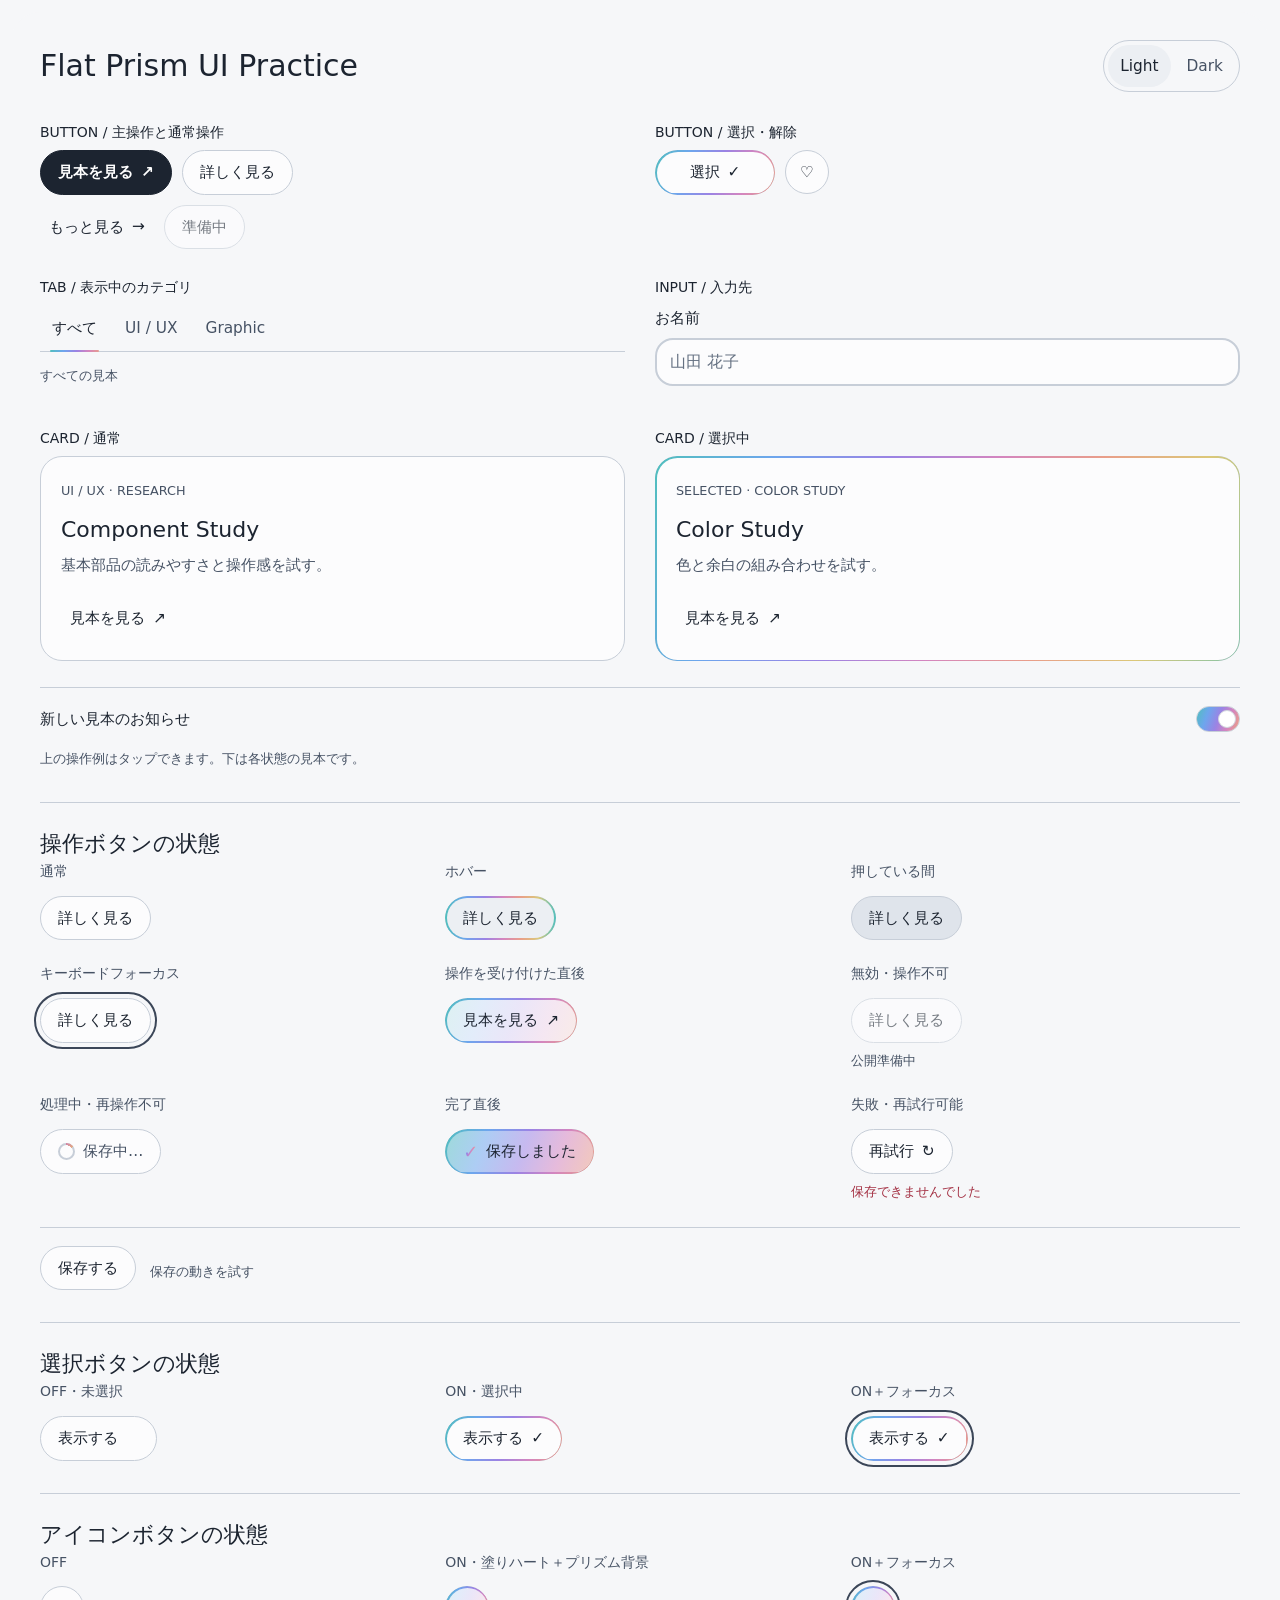
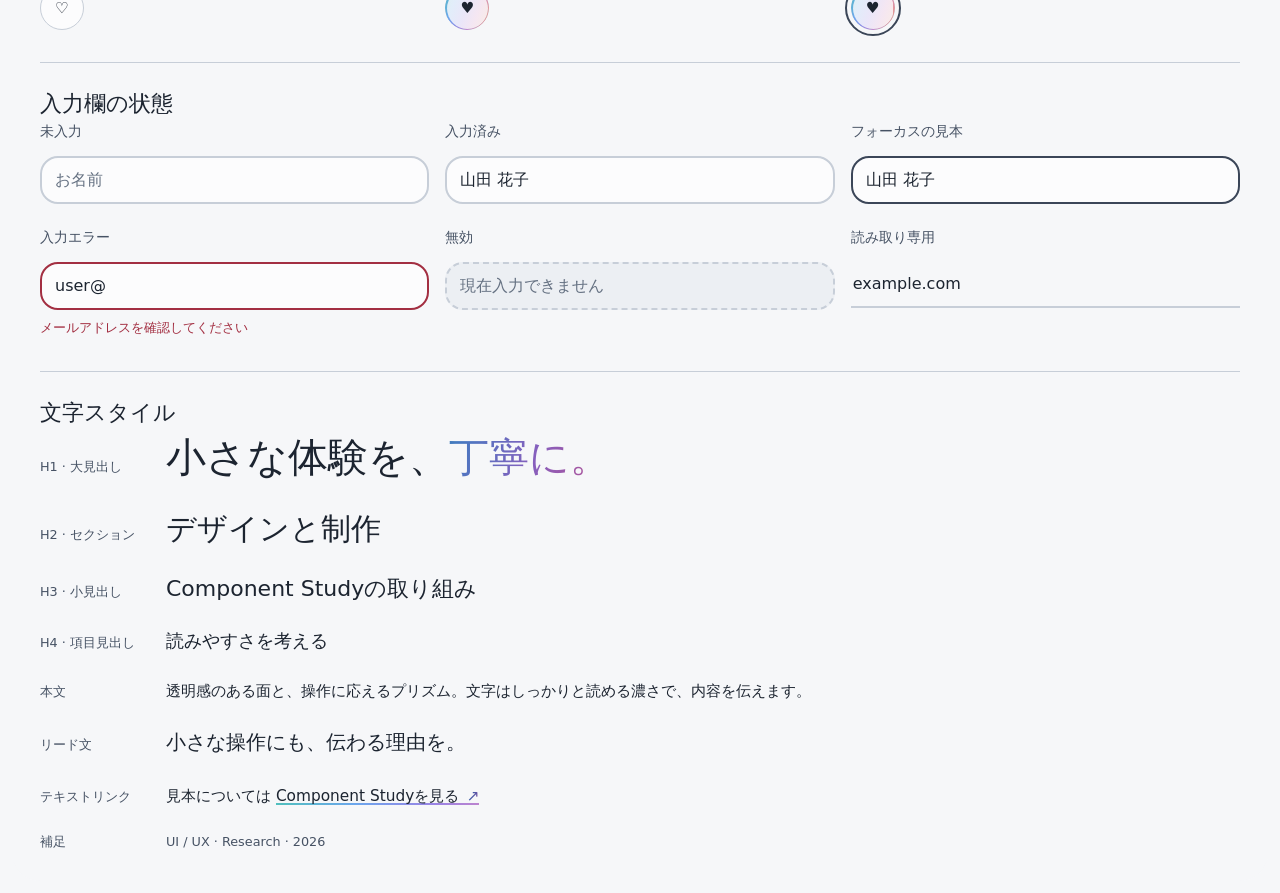
==== commit afafa99b: "Bust cached preview styles for hover update" ====
--- a/preview.html
+++ b/preview.html
@@ -1,187 +1,72 @@
 <!doctype html>
-<html lang="ja"><head><meta charset="utf-8"><meta name="viewport" content="width=device-width,initial-scale=1"><title>Flat Prism UI Practice — UI State Catalog</title><style>
-/* Flat Prism UI Practice v1.0 — scope every component inside .prism-ui.
-   Font sizes are relative; px is reserved for thin borders and focus outlines. */
-@property --prism-loader-angle { syntax: '<angle>'; initial-value: 0deg; inherits: false; }
-.prism-ui {
-  color-scheme: light;
-  --prism-bg: #f6f7f9; --prism-ink: #1c2430; --prism-muted: #465264;
-  --prism-line: #c7ced8; --prism-surface: rgb(255 255 255 / .7);
-  --prism-hover: #eceff3; --prism-pressed: #dfe4eb; --prism-focus: #3b4658;
-  --prism-placeholder: #657182;
-  --prism-primary: #1c2430; --prism-primary-ink: #fff;
-  --prism-primary-hover: #2c3745; --prism-primary-pressed: #121821;
-  --prism-error: #a32f42; --prism-success: #28684e;
-  --prism-spectrum: linear-gradient(110deg,#50bfbd,#6da6ed 18%,#9b83e4 36%,#d385c0 52%,#e99e8a 68%,#dcc879 84%,#83c4a8);
-  --prism-text-spectrum: linear-gradient(110deg,#1a8f92,#4779c1 22%,#875fbd 44%,#b55293 65%,#b86c45 83%,#578e69);
-  --prism-link-spectrum: linear-gradient(110deg,#177b80,#365da7 22%,#7352a4 44%,#a03976 65%,#9c593a 83%,#487955);
-  --prism-wheel: conic-gradient(#d385a4,#e5af7f 60deg,#9dc47d 120deg,#50bfbd 180deg,#6da6ed 240deg,#9b83e4 300deg,#d385a4);
-  --prism-fade: 450ms; --prism-shimmer: 1200ms; --prism-tab-time: 500ms;
-  --prism-loader-size: 1.1em; --prism-loader-thickness: .15em; --prism-loader-arc: 55deg;
-  --prism-font: system-ui,-apple-system,'Noto Sans JP','Hiragino Kaku Gothic ProN','Yu Gothic',sans-serif;
-  font: 400 clamp(.875rem,.84rem + .15vw,1rem)/1.7 var(--prism-font);
-  color: var(--prism-ink);
-}
-.prism-ui[data-theme='dark'] {
-  color-scheme: dark; --prism-bg:#14161a; --prism-ink:#edf0f5; --prism-muted:#b4bdca;
-  --prism-line:#414957; --prism-surface:rgb(255 255 255 / .05); --prism-hover:#2b3039;
-  --prism-pressed:#414956; --prism-focus:#d5deef; --prism-error:#f29aac; --prism-success:#96d2ba;
-  --prism-placeholder:#9aa5b2;
-  --prism-primary:#edf0f5; --prism-primary-ink:#14161a;
-  --prism-primary-hover:#fff; --prism-primary-pressed:#d6dde7;
-  --prism-spectrum:linear-gradient(110deg,#80e0d0,#92baff 18%,#b59af5 36%,#eda3d8 52%,#ffc1a4 68%,#ebdc96 84%,#9bddb4);
-  --prism-text-spectrum:linear-gradient(110deg,#8be6df,#b2caff 22%,#ccb4fb 44%,#f3b5df 65%,#f6c09f 83%,#b9ddb5);
-  --prism-link-spectrum:var(--prism-text-spectrum);
-}
-.prism-ui *, .prism-ui *::before, .prism-ui *::after { box-sizing:border-box; }
-/* Type: explicit color avoids host heading/label styles leaking into light mode. */
-.prism-ui :is(h1,h2,h3,h4) {color:var(--prism-ink);font-family:var(--prism-font);font-weight:500;letter-spacing:0;margin:0;}
-.prism-ui h1 {font-size:clamp(1.75rem,1.2rem + 2vw,2.5rem);line-height:1.4;}
-.prism-ui h2 {font-size:clamp(1.375rem,1.05rem + 1.2vw,1.875rem);line-height:1.45;}
-.prism-ui h3 {font-size:clamp(1.125rem,1rem + .55vw,1.375rem);line-height:1.5;}
-.prism-ui h4 {font-size:clamp(1rem,.94rem + .25vw,1.125rem);line-height:1.6;}
-.prism-ui .prism-muted {color:var(--prism-muted);}
-.prism-ui .prism-small {font-size:.8rem;line-height:1.7;color:var(--prism-muted);}
-.prism-ui .prism-lead {font-size:clamp(1.0625rem,1rem + .3vw,1.25rem);line-height:1.75;color:var(--prism-ink);}
-.prism-ui a.prism-link {color:var(--prism-ink);text-decoration:underline;text-decoration-color:transparent;text-underline-offset:.2em;background-image:var(--prism-spectrum);background-repeat:no-repeat;background-size:220% 2px;background-position:0% 100%;box-decoration-break:clone;-webkit-box-decoration-break:clone;}
-.prism-ui a.prism-link [data-prism-link-icon] {display:inline-block;margin-left:.15em;color:var(--prism-ink);}
-@supports (background-clip:text) or (-webkit-background-clip:text) {
-  .prism-ui a.prism-link [data-prism-link-icon] {color:transparent;background-image:var(--prism-link-spectrum);background-repeat:no-repeat;background-size:220% 100%;background-position:0% 50%;background-clip:text;-webkit-background-clip:text;}
-}
-.prism-ui a.prism-link:is(:hover,:focus-visible) {animation:prism-link-underline 1100ms ease-in-out both;}
-.prism-ui a.prism-link:is(:hover,:focus-visible) [data-prism-link-icon] {animation:prism-link-icon 1100ms ease-in-out both;}
-@keyframes prism-link-underline {0% {background-position:0% 100%;}50% {background-position:100% 100%;}100% {background-position:35% 100%;}}
-@keyframes prism-link-icon {0% {background-position:0% 50%;}50% {background-position:100% 50%;}100% {background-position:35% 50%;}}
-.prism-ui .prism-error {color:var(--prism-error);}
-.prism-ui .prism-success {color:var(--prism-success);}
-/* Shared surface — no shadows or directional edge reflections. */
-.prism-ui .prism-surface {background:var(--prism-surface);border:1px solid var(--prism-line);border-radius:1.375rem;backdrop-filter:blur(.75rem);-webkit-backdrop-filter:blur(.75rem);padding:1.25rem;}
-.prism-ui .prism-button {position:relative;isolation:isolate;display:inline-flex;align-items:center;justify-content:center;gap:.5rem;min-height:2.75rem;padding:.5625rem 1.0625rem;border:1px solid var(--prism-line);border-radius:999px;background:var(--prism-surface);color:var(--prism-ink);font:500 clamp(.875rem,.84rem + .15vw,1rem)/1.6 var(--prism-font);cursor:pointer;transition:background-color 180ms,color 180ms;}
-.prism-ui .prism-button:hover:not(:disabled):not([aria-disabled='true']) {background:var(--prism-hover);}
-.prism-ui .prism-button:active:not(:disabled):not([aria-disabled='true']) {background:var(--prism-pressed);}
-.prism-ui .prism-button-primary {background:var(--prism-primary);border-color:var(--prism-primary);color:var(--prism-primary-ink);font-weight:600;}
-.prism-ui .prism-button-primary:hover:not(:disabled):not([aria-disabled='true']) {background:var(--prism-primary-hover);}
-.prism-ui .prism-button-primary:active:not(:disabled):not([aria-disabled='true']) {background:var(--prism-primary-pressed);}
-.prism-ui .prism-button::before {content:'';position:absolute;inset:-1px;border-radius:inherit;padding:1.5px;background:var(--prism-spectrum);background-size:150% 100%;pointer-events:none;-webkit-mask:linear-gradient(#fff 0 0) content-box,linear-gradient(#fff 0 0);-webkit-mask-composite:xor;mask:linear-gradient(#fff 0 0) content-box,linear-gradient(#fff 0 0);mask-composite:exclude;opacity:0;transition:opacity var(--prism-fade) ease;}
-.prism-ui .prism-button::after {content:'';position:absolute;inset:0;border-radius:inherit;background:var(--prism-spectrum);background-size:150% 100%;opacity:0;z-index:-1;pointer-events:none;transition:opacity var(--prism-fade) ease;}
-.prism-ui .prism-button:is([aria-pressed='true'],.prism-flash,.prism-save-complete)::before {opacity:1;}
-.prism-ui .prism-button.prism-flash::after {opacity:.18;}
-.prism-ui .prism-button-icon {min-width:2.75rem;padding-inline:.8125rem;}
-.prism-ui .prism-button-icon[aria-pressed='true']::after {opacity:.18;}
-.prism-ui .prism-button-icon[aria-pressed='true'] svg {fill:currentColor;}
-.prism-ui .prism-button-icon [data-prism-icon-on] {display:none;}
-.prism-ui .prism-button-icon[aria-pressed='true'] [data-prism-icon-off] {display:none;}
-.prism-ui .prism-button-icon[aria-pressed='true'] [data-prism-icon-on] {display:inline;}
-.prism-ui .prism-button-ghost {border-color:transparent;background:transparent;padding-inline:.5rem;}
-.prism-ui .prism-button-ghost::before {content:none;}
-.prism-ui .prism-button-ghost.prism-flash {background:var(--prism-surface);}
-.prism-ui .prism-button:disabled {opacity:.58;cursor:default;}
-.prism-ui .prism-button[aria-disabled='true'] {cursor:default;}
-.prism-ui .prism-button svg {width:1em;height:1em;flex:none;}
-.prism-ui .prism-button [data-prism-check] {width:1em;flex:none;}
-.prism-ui .prism-button[aria-pressed='false'] [data-prism-check] {visibility:hidden;}
-.prism-ui :is(button,a.prism-button,a.prism-link,.prism-switch):focus-visible {outline:2px solid var(--prism-focus);outline-offset:4px;}
-/* Inputs keep one ordinary focus border. Invalid + focus preserves both meanings. */
-.prism-ui .prism-label {display:block;color:var(--prism-ink);font-weight:500;margin-bottom:.4375rem;}
-.prism-ui .prism-input {width:100%;min-height:2.875rem;border:2px solid var(--prism-line);border-radius:1.125rem;background:var(--prism-surface);padding:.625rem .8125rem;color:var(--prism-ink);font:400 1rem/1.5 var(--prism-font);}
-.prism-ui .prism-input::placeholder {color:var(--prism-placeholder);opacity:1;}
-.prism-ui .prism-input:focus {border-color:var(--prism-focus);outline:none;}
-.prism-ui .prism-input[aria-invalid='true'] {border-color:var(--prism-error);}
-.prism-ui .prism-input[aria-invalid='true']:focus {outline:2px solid var(--prism-focus);outline-offset:3px;}
-.prism-ui .prism-input:disabled {background:var(--prism-hover);border-style:dashed;color:var(--prism-muted);cursor:not-allowed;}
-.prism-ui .prism-input[readonly] {border:0;border-bottom:2px solid var(--prism-line);border-radius:0;background:transparent;padding-inline:.125rem;}
-.prism-ui .prism-input[readonly]:focus {border-bottom-color:var(--prism-focus);}
-/* Switch uses native checkbox semantics; color lives on track, not thumb. */
-.prism-ui .prism-switch {appearance:none;position:relative;flex:none;width:2.75rem;height:1.625rem;margin:0;border:1px solid var(--prism-line);border-radius:999px;background:var(--prism-hover);cursor:pointer;}
-.prism-ui .prism-switch::before {content:'';position:absolute;inset:0;border-radius:inherit;background:var(--prism-spectrum);background-size:150% 100%;opacity:0;transition:opacity var(--prism-fade) ease;}
-.prism-ui .prism-switch:checked::before {opacity:1;}
-.prism-ui .prism-switch::after {content:'';position:absolute;left:.1875rem;top:.1875rem;width:1.125rem;height:1.125rem;border-radius:50%;background:#fff;border:1px solid #d0d5dd;transition:transform 160ms ease;}
-.prism-ui .prism-switch:checked::after {transform:translateX(1.125rem);}
-.prism-ui .prism-switch:disabled {opacity:.58;cursor:default;}
-/* Tabs use one moving indicator. JS owns geometry, semantic selection and keyboard. */
-.prism-ui .prism-tabs {position:relative;display:flex;gap:.25rem;border-bottom:1px solid var(--prism-line);}
-.prism-ui .prism-tab {border:0;border-radius:.375rem;background:transparent;color:var(--prism-muted);font:inherit;padding:.625rem .75rem;min-height:2.75rem;cursor:pointer;}
-.prism-ui .prism-tab[aria-selected='true'] {color:var(--prism-ink);font-weight:500;}
-.prism-ui .prism-indicator {position:absolute;bottom:-1px;left:0;height:2px;border-radius:999px;background:var(--prism-spectrum);background-size:150% 100%;pointer-events:none;transition:transform var(--prism-tab-time) cubic-bezier(.22,1,.36,1),width var(--prism-tab-time) cubic-bezier(.22,1,.36,1);}
-/* Loader: fixed conic color wheel, moving angular mask. Never rotate the gradient. */
-.prism-ui .prism-spinner {position:relative;display:inline-block;flex:none;width:var(--prism-loader-size);height:var(--prism-loader-size);}
-.prism-ui .prism-spinner::before {content:'';position:absolute;inset:0;border:var(--prism-loader-thickness) solid var(--prism-line);border-radius:50%;}
-.prism-ui .prism-spinner::after {content:'';position:absolute;inset:0;border-radius:50%;background:var(--prism-wheel);-webkit-mask-image:radial-gradient(farthest-side,transparent calc(100% - var(--prism-loader-thickness)),#000 0),conic-gradient(from var(--prism-loader-angle),#000 0deg var(--prism-loader-arc),transparent var(--prism-loader-arc));-webkit-mask-composite:source-in;mask-image:radial-gradient(farthest-side,transparent calc(100% - var(--prism-loader-thickness)),#000 0),conic-gradient(from var(--prism-loader-angle),#000 0deg var(--prism-loader-arc),transparent var(--prism-loader-arc));mask-composite:intersect;animation:prism-orbit 1200ms linear infinite;}
-@keyframes prism-orbit {to {--prism-loader-angle:360deg;}}
-/* Success is an actual state, not evidence inferred from a click. */
-.prism-ui .prism-save-complete::after {opacity:.55;}
-.prism-ui .prism-prism-check {color:var(--prism-muted);font-size:1.125rem;line-height:1;transition:color var(--prism-fade);}
-.prism-ui .prism-save-complete .prism-prism-check {background:var(--prism-spectrum);background-clip:text;-webkit-background-clip:text;color:transparent;}
-.prism-ui .prism-save-done {color:var(--prism-muted);background:var(--prism-hover);}
-.prism-ui .prism-shimmer::before,.prism-ui .prism-shimmer::after,.prism-ui .prism-indicator.prism-shimmer {animation:prism-shimmer var(--prism-shimmer) ease-in-out;}
-@keyframes prism-shimmer {0%,100% {background-position:0% 50%;filter:brightness(1);}45% {background-position:100% 50%;filter:brightness(1.2) saturate(1.15);}}
-.prism-ui .prism-icon-pulse {animation:prism-icon-pulse 1200ms ease-in-out;}
-@keyframes prism-icon-pulse {0%,100% {color:var(--prism-ink);}35% {color:#fff;}}
-.prism-ui .prism-button-primary .prism-icon-pulse {animation:prism-primary-icon-pulse 1200ms ease-in-out;}
-@keyframes prism-primary-icon-pulse {0%,100% {opacity:1;}35% {opacity:.55;}}
-/* Heading play is decorative; a native button lets touch/keyboard replay it. */
-.prism-ui .prism-word {display:inline-block;appearance:none;border:0;padding:0;margin:0;background-color:transparent;background-image:var(--prism-text-spectrum);background-size:220% 100%;background-position:35% 50%;background-clip:text;-webkit-background-clip:text;color:transparent;font:inherit;letter-spacing:inherit;text-align:inherit;cursor:pointer;}
-.prism-ui .prism-word.prism-word-play {animation:prism-word-enter 2800ms ease-in-out both;}
-.prism-ui .prism-word.prism-word-replay {animation:prism-word-replay 1900ms ease-in-out both;}
-@keyframes prism-word-enter {from {background-position:0% 50%;}to {background-position:35% 50%;}}
-@keyframes prism-word-replay {0% {background-size:280% 100%;background-position:0% 50%;}28% {background-size:220% 100%;background-position:94% 50%;}55% {background-size:270% 100%;background-position:18% 50%;}78% {background-size:190% 100%;background-position:88% 50%;}100% {background-size:220% 100%;background-position:35% 50%;}}
-@media(prefers-reduced-motion:reduce) {.prism-ui *, .prism-ui *::before,.prism-ui *::after {animation:none!important;transition:none!important;}}
-@media(prefers-reduced-transparency:reduce) {.prism-ui {--prism-surface:var(--prism-bg);} .prism-ui .prism-surface {backdrop-filter:none;-webkit-backdrop-filter:none;}}
-@media(forced-colors:active) {
-  .prism-ui .prism-button[aria-pressed='true'] {border-color:Highlight;}
-  .prism-ui .prism-button::before,.prism-ui .prism-button::after {display:none;}
-  .prism-ui .prism-tab[aria-selected='true'] {border-bottom:2px solid Highlight;}
-  .prism-ui .prism-word {background:none;color:CanvasText;}
-  .prism-ui a.prism-link {background:none;color:LinkText;text-decoration:underline;text-decoration-color:LinkText;}
-  .prism-ui a.prism-link [data-prism-link-icon] {background:none;color:LinkText;}
-  .prism-ui .prism-spinner::before {border-color:CanvasText;}
-  .prism-ui .prism-spinner::after {background:Highlight;}
-  .prism-ui .prism-prism-check {background:none;color:CanvasText;}
-}
-
-/* Older masking engines receive a neutral static loading ring. */
-@supports not (mask-composite: intersect) {
- .prism-ui .prism-spinner::after {animation:none;background:none;mask:none;-webkit-mask:none;border:var(--prism-loader-thickness) solid transparent;border-top-color:var(--prism-focus);}
-}
-</style><style>body {margin:0;background:#f6f7f9;}
-.prism-ui {padding:.75rem;} .prism-board {padding:1.75rem;border-radius:1.75rem;background:var(--prism-bg);}
-.prism-head {display:flex;gap:1rem;justify-content:space-between;align-items:center;flex-wrap:wrap;} .prism-theme {display:flex;gap:.25rem;border:1px solid var(--prism-line);padding:.25rem;border-radius:999px;}
-.prism-theme button {font:inherit;border:0;border-radius:999px;padding:.5rem .75rem;background:transparent;color:var(--prism-muted);cursor:pointer;}
-.prism-theme button[aria-pressed=true] {background:var(--prism-hover);color:var(--prism-ink);}
-.prism-grid {display:grid;grid-template-columns:1fr 1fr;gap:1.75rem 1.875rem;margin-top:1.875rem;}
-.prism-row {display:flex;gap:.625rem;align-items:center;flex-wrap:wrap;} .prism-label:not(label),.prism-state-label {display:block;color:var(--prism-muted);font-size:.875rem;font-weight:500;margin:0 0 .75rem;}
-.prism-tab-text,.prism-help,.prism-feedback,.prism-tag,.prism-type-caption {color:var(--prism-muted);font-size:.8rem;}
-.prism-input-label {display:block;color:var(--prism-ink);font-weight:500;margin-bottom:.4375rem;}
-.prism-card {position:relative;background:var(--prism-surface);padding:1.25rem;border:1px solid var(--prism-line);border-radius:1.375rem;}
-.prism-card h3 {margin:.625rem 0 .375rem;} .prism-card p {color:var(--prism-muted);margin:0 0 1.125rem;}
-.prism-card-selected::before {content:'';position:absolute;inset:-1px;border-radius:inherit;padding:1.5px;background:var(--prism-spectrum);pointer-events:none;-webkit-mask:linear-gradient(#fff 0 0) content-box,linear-gradient(#fff 0 0);-webkit-mask-composite:xor;mask:linear-gradient(#fff 0 0) content-box,linear-gradient(#fff 0 0);mask-composite:exclude;}
-.prism-switch-row {display:flex;justify-content:space-between;align-items:center;gap:1rem;min-height:3rem;margin-top:1.625rem;padding-top:.875rem;border-top:1px solid var(--prism-line);}
-.prism-catalog {margin-top:2rem;padding-top:1.5rem;border-top:1px solid var(--prism-line);} .prism-catalog-title {margin-bottom:1.125rem;}
-.prism-state-grid {display:grid;grid-template-columns:repeat(3,minmax(0,1fr));gap:1.375rem 1rem;} .prism-state {min-width:0;}
-.prism-demo-hover {background:var(--prism-hover)!important;} .prism-demo-pressed {background:var(--prism-pressed)!important;}
-.prism-demo-focus {outline:2px solid var(--prism-focus);outline-offset:4px;} .prism-demo-feedback::before {opacity:1!important;} .prism-demo-feedback::after {opacity:.18!important;}
-.prism-button.prism-demo-loading {color:var(--prism-muted);} .prism-help {margin:.4375rem 0 0;} .prism-help.prism-error {color:var(--prism-error);}
-.prism-save-demo-row {display:flex;align-items:center;gap:.875rem;flex-wrap:wrap;margin-top:1.5rem;padding-top:1.125rem;border-top:1px solid var(--prism-line);}
-.prism-type-stack {display:grid;gap:1.375rem;} .prism-type-example {display:grid;grid-template-columns:7rem minmax(0,1fr);gap:.875rem;align-items:baseline;} .prism-type-example p {margin:0;}
-.prism-type-body {font-size:clamp(.875rem,.84rem + .15vw,1rem);} .prism-type-small {font-size:.8rem;color:var(--prism-muted);}
-.prism-button [data-prism-icon] {display:inline-block;line-height:1;} #prism-select {min-width:7.5rem;}
-.prism-button[aria-pressed=false] .prism-check {visibility:hidden;}
-.prism-button-icon[aria-pressed=true]::after,#prism-like[aria-pressed=true]::after {opacity:.18;}
-.prism-button-icon {min-width:2.75rem;padding-inline:.8125rem;}
-@media(max-width:40rem) {.prism-state-grid {grid-template-columns:1fr 1fr;}}
-@media(max-width:34rem) {.prism-grid {grid-template-columns:1fr;}.prism-board {padding:1.375rem 1.125rem;}.prism-type-example {grid-template-columns:1fr;gap:.3125rem;}}
-@media(max-width:23rem) {.prism-state-grid {grid-template-columns:1fr;}}
-</style></head><body>
+<html lang="ja">
+<head>
+ <meta charset="utf-8">
+ <meta name="viewport" content="width=device-width,initial-scale=1">
+ <title>Flat Prism UI Practice — UI State Catalog</title>
+ <link rel="stylesheet" href="./prism-ui.css?v=hover-loop-1">
+ <link rel="stylesheet" href="./preview.css?v=hover-loop-1">
+</head>
+<body>
 <div id="prism-ui" data-theme="light" class="prism-ui">
  <div class="prism-board">
-  <div class="prism-head"><h2>Flat Prism UI Practice</h2><div class="prism-theme" role="group" aria-label="テーマ"><button type="button" class="cursor-interaction" data-theme-choice="light" aria-pressed="true">Light</button><button type="button" class="cursor-interaction" data-theme-choice="dark" aria-pressed="false">Dark</button></div></div>
+  <div class="prism-head">
+   <h2>Flat Prism UI Practice</h2>
+   <div class="prism-theme" role="group" aria-label="テーマ">
+    <button type="button" class="cursor-interaction" data-theme-choice="light" aria-pressed="true">Light</button>
+    <button type="button" class="cursor-interaction" data-theme-choice="dark" aria-pressed="false">Dark</button>
+   </div>
+  </div>
   <div class="prism-grid">
-   <section><h3 class="prism-label">BUTTON / 主操作と通常操作</h3><div class="prism-row"><button type="button" class="prism-button prism-button-primary cursor-interaction" data-action="見本を見る">見本を見る <span data-prism-icon aria-hidden="true">↗</span></button><button type="button" class="prism-button cursor-interaction" data-action="詳しく見る">詳しく見る</button></div><div class="prism-row" style="margin-top:10px"><button type="button" class="prism-button prism-button-ghost cursor-interaction" data-action="もっと見る">もっと見る <span data-prism-icon aria-hidden="true">→</span></button><button type="button" class="prism-button" disabled>準備中</button></div></section>
-   <section><h3 class="prism-label">BUTTON / 選択・解除</h3><div class="prism-row"><button type="button" class="prism-button cursor-interaction" aria-pressed="true" id="prism-select">選択 <span class="prism-check"><span data-prism-icon aria-hidden="true">✓</span></span></button><button type="button" class="prism-button prism-button-icon cursor-interaction" aria-label="お気に入り" aria-pressed="false" id="prism-like"><span data-prism-icon aria-hidden="true"><span data-prism-icon-off>♡</span><span data-prism-icon-on>♥</span></span></button></div></section>
-   <section><h3 class="prism-label">TAB / 表示中のカテゴリ</h3><div class="prism-tabs" role="tablist" aria-label="見本の種類"><button type="button" class="prism-tab cursor-interaction" id="prism-all" role="tab" aria-selected="true" aria-controls="prism-panel">すべて</button><button type="button" class="prism-tab cursor-interaction" id="prism-design" role="tab" aria-selected="false" aria-controls="prism-panel" tabindex="-1">UI / UX</button><button type="button" class="prism-tab cursor-interaction" id="prism-graphic" role="tab" aria-selected="false" aria-controls="prism-panel" tabindex="-1">Graphic</button><span class="prism-indicator" aria-hidden="true"></span></div><p class="prism-tab-text" id="prism-panel" role="tabpanel" aria-labelledby="prism-all">すべての見本</p></section>
-   <section><h3 class="prism-label">INPUT / 入力先</h3><label class="prism-input-label" for="prism-name">お名前</label><input class="prism-input" id="prism-name" placeholder="山田 花子" autocomplete="off"></section>
-   <section><h3 class="prism-label">CARD / 通常</h3><article class="prism-card" id="prism-component-study"><span class="prism-tag">UI / UX · RESEARCH</span><h3>Component Study</h3><p>基本部品の読みやすさと操作感を試す。</p><button type="button" class="prism-button prism-button-ghost cursor-interaction" data-action="Component Study">見本を見る <span data-prism-icon aria-hidden="true">↗</span></button></article></section>
-   <section><h3 class="prism-label">CARD / 選択中</h3><article class="prism-card prism-card-selected"><span class="prism-tag">SELECTED · COLOR STUDY</span><h3>Color Study</h3><p>色と余白の組み合わせを試す。</p><button type="button" class="prism-button prism-button-ghost cursor-interaction" data-action="Color Study">見本を見る <span data-prism-icon aria-hidden="true">↗</span></button></article></section>
+   <section>
+    <h3 class="prism-label">BUTTON / 主操作と通常操作</h3>
+    <div class="prism-row">
+     <button type="button" class="prism-button prism-button-primary cursor-interaction" data-action="見本を見る">見本を見る <span data-prism-icon aria-hidden="true">↗</span></button>
+     <button type="button" class="prism-button cursor-interaction" data-action="詳しく見る">詳しく見る</button>
+    </div>
+    <div class="prism-row prism-row-spaced">
+     <button type="button" class="prism-button prism-button-ghost cursor-interaction" data-action="もっと見る">もっと見る <span data-prism-icon aria-hidden="true">→</span></button>
+     <button type="button" class="prism-button" disabled>準備中</button>
+    </div>
+   </section>
+   <section>
+    <h3 class="prism-label">BUTTON / 選択・解除</h3>
+    <div class="prism-row">
+     <button type="button" class="prism-button cursor-interaction" aria-pressed="true" id="prism-select">選択 <span class="prism-check"><span data-prism-icon aria-hidden="true">✓</span></span></button>
+     <button type="button" class="prism-button prism-button-icon cursor-interaction" aria-label="お気に入り" aria-pressed="false" id="prism-like"><span data-prism-icon aria-hidden="true"><span data-prism-icon-off>♡</span><span data-prism-icon-on>♥</span></span></button>
+    </div>
+   </section>
+   <section>
+    <h3 class="prism-label">TAB / 表示中のカテゴリ</h3>
+    <div class="prism-tabs" role="tablist" aria-label="見本の種類">
+     <button type="button" class="prism-tab cursor-interaction" id="prism-all" role="tab" aria-selected="true" aria-controls="prism-panel">すべて</button>
+     <button type="button" class="prism-tab cursor-interaction" id="prism-design" role="tab" aria-selected="false" aria-controls="prism-panel" tabindex="-1">UI / UX</button>
+     <button type="button" class="prism-tab cursor-interaction" id="prism-graphic" role="tab" aria-selected="false" aria-controls="prism-panel" tabindex="-1">Graphic</button>
+     <span class="prism-indicator" aria-hidden="true"></span>
+    </div>
+    <p class="prism-tab-text" id="prism-panel" role="tabpanel" aria-labelledby="prism-all">すべての見本</p>
+   </section>
+   <section>
+    <h3 class="prism-label">INPUT / 入力先</h3>
+    <label class="prism-input-label" for="prism-name">お名前</label>
+    <input class="prism-input" id="prism-name" placeholder="山田 花子" autocomplete="off">
+   </section>
+   <section>
+    <h3 class="prism-label">CARD / 通常</h3>
+    <article class="prism-card" id="prism-component-study">
+     <span class="prism-tag">UI / UX · RESEARCH</span><h3>Component Study</h3>
+     <p>基本部品の読みやすさと操作感を試す。</p>
+     <button type="button" class="prism-button prism-button-ghost cursor-interaction" data-action="Component Study">見本を見る <span data-prism-icon aria-hidden="true">↗</span></button>
+    </article>
+   </section>
+   <section>
+    <h3 class="prism-label">CARD / 選択中</h3>
+    <article class="prism-card prism-card-selected">
+     <span class="prism-tag">SELECTED · COLOR STUDY</span><h3>Color Study</h3>
+     <p>色と余白の組み合わせを試す。</p>
+     <button type="button" class="prism-button prism-button-ghost cursor-interaction" data-action="Color Study">見本を見る <span data-prism-icon aria-hidden="true">↗</span></button>
+    </article>
+   </section>
   </div>
   <label class="prism-switch-row" for="prism-notice"><span>新しい見本のお知らせ</span><input type="checkbox" class="prism-switch cursor-interaction" id="prism-notice" checked></label>
   <p class="prism-feedback" id="prism-feedback" aria-live="polite">上の操作例はタップできます。下は各状態の見本です。</p>
@@ -196,7 +81,7 @@
     <div class="prism-state"><span class="prism-state-label">無効・操作不可</span><button type="button" class="prism-button" disabled>詳しく見る</button><p class="prism-help">公開準備中</p></div>
     <div class="prism-state"><span class="prism-state-label">処理中・再操作不可</span><button type="button" class="prism-button prism-demo-loading" aria-busy="true" aria-disabled="true"><span class="prism-spinner" aria-hidden="true"></span>保存中…</button></div>
     <div class="prism-state"><span class="prism-state-label">完了直後</span><button type="button" class="prism-button prism-save-complete" aria-disabled="true"><span class="prism-prism-check" aria-hidden="true">✓</span>保存しました</button></div>
-    <div class="prism-state"><span class="prism-state-label">失敗・再試行可能</span><button type="button" class="prism-button cursor-interaction" data-action="再試行">再試行 <span data-prism-icon aria-hidden="true">↻</span></button><p class="prism-help prism-error" style="color:light-dark(#a32f42,#f29aac)">保存できませんでした</p></div>
+    <div class="prism-state"><span class="prism-state-label">失敗・再試行可能</span><button type="button" class="prism-button cursor-interaction" data-action="再試行">再試行 <span data-prism-icon aria-hidden="true">↻</span></button><p class="prism-help prism-error">保存できませんでした</p></div>
    </div>
    <div class="prism-save-demo-row"><button type="button" class="prism-button cursor-interaction" id="prism-save-demo">保存する</button><span class="prism-help" id="prism-save-status" aria-live="polite">保存の動きを試す</span></div>
   </section>
@@ -221,7 +106,7 @@
    <div class="prism-state-grid">
     <div class="prism-state"><label class="prism-state-label" for="prism-input-empty">未入力</label><input class="prism-input" id="prism-input-empty" placeholder="お名前"></div>
     <div class="prism-state"><label class="prism-state-label" for="prism-input-filled">入力済み</label><input class="prism-input" id="prism-input-filled" value="山田 花子"></div>
-    <div class="prism-state"><label class="prism-state-label" for="prism-input-focus">フォーカスの見本</label><input class="prism-input" id="prism-input-focus" value="山田 花子" style="border-color:var(--prism-focus)"></div>
+    <div class="prism-state"><label class="prism-state-label" for="prism-input-focus">フォーカスの見本</label><input class="prism-input prism-demo-input-focus" id="prism-input-focus" value="山田 花子"></div>
     <div class="prism-state"><label class="prism-state-label" for="prism-input-error">入力エラー</label><input class="prism-input" id="prism-input-error" value="user@" aria-invalid="true" aria-describedby="prism-input-error-help"><p class="prism-help prism-error" id="prism-input-error-help">メールアドレスを確認してください</p></div>
     <div class="prism-state"><label class="prism-state-label" for="prism-input-disabled">無効</label><input class="prism-input" id="prism-input-disabled" placeholder="現在入力できません" disabled></div>
     <div class="prism-state"><label class="prism-state-label" for="prism-input-readonly">読み取り専用</label><input class="prism-input" id="prism-input-readonly" value="example.com" readonly></div>
@@ -243,157 +128,7 @@
  </div>
 </div>
 
-<script>
-/* Flat Prism UI Practice v1.0. No dependencies. Business logic remains with the site. */
-(function (global) {
-  'use strict';
-  const instances = new WeakMap();
-  const timers = new WeakMap();
-  const reduced = () => global.matchMedia?.('(prefers-reduced-motion: reduce)').matches;
-  function pulseIcons(element) {
-    if (reduced()) return;
-    element.querySelectorAll('[data-prism-icon],svg').forEach(icon => {
-      icon.classList.remove('prism-icon-pulse'); void icon.getBoundingClientRect();
-      icon.classList.add('prism-icon-pulse');
-    });
-  }
-  function shimmer(element) {
-    pulseIcons(element);
-    if (reduced()) return;
-    element.classList.remove('prism-shimmer'); void element.offsetWidth;
-    element.classList.add('prism-shimmer');
-  }
-  function accept(element) {
-    if (element.disabled || element.getAttribute('aria-disabled') === 'true') return;
-    clearTimeout(timers.get(element));
-    element.classList.add('prism-flash'); shimmer(element);
-    timers.set(element, setTimeout(() => element.classList.remove('prism-flash'), 1300));
-  }
-  function setTheme(root, theme) {
-    if (!['light', 'dark'].includes(theme)) throw new TypeError('theme must be light or dark');
-    root.dataset.theme = theme;
-    root.querySelectorAll('[data-prism-theme]').forEach(button => {
-      button.setAttribute('aria-pressed', String(button.dataset.prismTheme === theme));
-    });
-  }
-  function init(root) {
-    if (!root || !root.classList.contains('prism-ui')) throw new TypeError('Pass a .prism-ui element');
-    if (instances.has(root)) return instances.get(root);
-    const abort = new AbortController(); const cleanups = []; const observedWords = [];
-    root.addEventListener('click', event => {
-      const button = event.target.closest('button,a.prism-button');
-      if (!button || !root.contains(button)) return;
-      if (button.disabled || button.getAttribute('aria-disabled') === 'true') {
-        event.preventDefault(); event.stopImmediatePropagation(); return;
-      }
-      if (button.hasAttribute('data-prism-theme')) { setTheme(root, button.dataset.prismTheme); return; }
-      if (button.matches('[data-prism-toggle]')) {
-        const selected = button.getAttribute('aria-pressed') !== 'true';
-        button.setAttribute('aria-pressed', String(selected));
-        if (selected) shimmer(button); else {button.classList.remove('prism-shimmer'); pulseIcons(button);}
-        button.dispatchEvent(new CustomEvent('prism:change', {bubbles:true, detail:{selected}}));
-      } else if (button.hasAttribute('data-prism-action')) accept(button);
-      if (button.classList.contains('prism-word')) {
-        if (reduced()) return;
-        button.classList.remove('prism-word-play','prism-word-replay'); void button.offsetWidth;
-        button.classList.add('prism-word-play','prism-word-replay');
-      }
-    }, {signal:abort.signal});
-    root.addEventListener('change', event => {
-      if (event.target.matches('.prism-switch') && event.target.checked) shimmer(event.target);
-    }, {signal:abort.signal});
-    root.querySelectorAll('.prism-tabs[role="tablist"]').forEach(tablist => {
-      const tabs = Array.from(tablist.querySelectorAll('[role="tab"]'));
-      if (!tabs.length) return;
-      let indicator = tablist.querySelector('.prism-indicator');
-      if (!indicator) {indicator=document.createElement('span');indicator.className='prism-indicator';indicator.setAttribute('aria-hidden','true');tablist.append(indicator);}
-      function position() {
-        const selected=tabs.find(tab => tab.getAttribute('aria-selected') === 'true');
-        if (!selected) return;
-        const pad=parseFloat(getComputedStyle(selected).paddingLeft) || 0;
-        indicator.style.width=Math.max(0,selected.offsetWidth-pad*2)+'px';
-        indicator.style.transform='translateX('+(selected.offsetLeft+pad)+'px)';
-      }
-      function select(tab, animate) {
-        tabs.forEach(item => {
-          const active=item===tab; item.setAttribute('aria-selected',String(active));item.tabIndex=active?0:-1;
-          const panel=document.getElementById(item.getAttribute('aria-controls'));
-          if (panel && root.contains(panel)) panel.hidden=!active;
-        });
-        position(); if (animate) shimmer(indicator);
-        tablist.dispatchEvent(new CustomEvent('prism:tabchange',{bubbles:true,detail:{tabId:tab.id}}));
-      }
-      select(tabs.find(tab => tab.getAttribute('aria-selected') === 'true') || tabs[0],false);
-      tabs.forEach(tab=>tab.addEventListener('click',()=>select(tab,true),{signal:abort.signal}));
-      tablist.addEventListener('keydown',event=>{
-        const index=tabs.indexOf(document.activeElement);if(index<0)return;
-        let next;
-        if(event.key==='ArrowRight')next=(index+1)%tabs.length;
-        else if(event.key==='ArrowLeft')next=(index+tabs.length-1)%tabs.length;
-        else if(event.key==='Home')next=0;else if(event.key==='End')next=tabs.length-1;else return;
-        event.preventDefault();tabs[next].focus();select(tabs[next],true);
-      },{signal:abort.signal});
-      const resize=new ResizeObserver(position);resize.observe(tablist);cleanups.push(()=>resize.disconnect());
-    });
-    root.querySelectorAll('.prism-word').forEach(word=>observedWords.push(word));
-    if ('IntersectionObserver' in global && !reduced()) {
-      const observer=new IntersectionObserver(entries=>entries.forEach(entry=>{
-        if(entry.isIntersecting){entry.target.classList.add('prism-word-play');observer.unobserve(entry.target);}
-      }),{threshold:.3});observedWords.forEach(word=>observer.observe(word));cleanups.push(()=>observer.disconnect());
-    }
-    const api={destroy(){abort.abort();cleanups.forEach(fn=>fn());root.querySelectorAll('.prism-button').forEach(button=>{clearTimeout(timers.get(button));button.classList.remove('prism-flash');});instances.delete(root);}};
-    instances.set(root,api);return api;
-  }
-  /* Await the site's real operation. A resolved promise means success; failures must reject.
-     statusElement should be a dedicated aria-live region outside the button. */
-  async function run(button, operation, options={}) {
-    if(button.disabled || button.getAttribute('aria-disabled')==='true')return;
-    if(typeof operation!=='function')throw new TypeError('operation must be an async function');
-    const status=options.statusElement;
-    const idleLabel=options.idleLabel || button.textContent.trim();
-    clearTimeout(timers.get(button));button.classList.remove('prism-flash','prism-shimmer','prism-save-complete','prism-save-done');
-    button.setAttribute('aria-busy','true');button.setAttribute('aria-disabled','true');
-    button.replaceChildren();const spinner=document.createElement('span');spinner.className='prism-spinner';spinner.setAttribute('aria-hidden','true');button.append(spinner,document.createTextNode(options.pendingLabel || '保存中…'));
-    if(status){status.classList.remove('prism-error');status.textContent=options.pendingLabel || '保存中';}
-    try {
-      const result=await operation();
-      button.setAttribute('aria-busy','false');button.replaceChildren();
-      const check=document.createElement('span');check.className='prism-prism-check';check.setAttribute('aria-hidden','true');check.textContent='✓';
-      button.append(check,document.createTextNode(options.successLabel || '保存しました'));
-      button.classList.add('prism-save-complete');shimmer(button);
-      if(status)status.textContent=options.successLabel || '保存が完了しました';
-      timers.set(button,setTimeout(()=>{
-        button.classList.remove('prism-save-complete','prism-shimmer');button.classList.add('prism-save-done');button.removeAttribute('aria-disabled');
-      }, options.completionDuration ?? 1400));
-      return result;
-    } catch(error) {
-      button.setAttribute('aria-busy','false');button.removeAttribute('aria-disabled');button.textContent=options.retryLabel || idleLabel;
-      if(status){status.textContent=options.errorLabel || '保存できませんでした。もう一度お試しください。';status.classList.add('prism-error');}
-      throw error;
-    } finally { if(button.getAttribute('aria-busy')==='false' && button.classList.contains('prism-save-complete')) status?.classList.remove('prism-error'); }
-  }
-  global.PrismUI=Object.freeze({init,setTheme,accept,shimmer,run});
-})(window);
-</script><script>
-(()=>{
- const root=document.getElementById('prism-ui'),feedback=root.querySelector('#prism-feedback');
- const word=root.querySelector('.prism-word');
- const wordObserver=new IntersectionObserver(entries=>{if(entries.some(entry=>entry.isIntersecting)){word.classList.add('prism-word-play');wordObserver.disconnect();}},{threshold:.3});wordObserver.observe(word);
- word.addEventListener('click',()=>{wordObserver.disconnect();word.classList.remove('prism-word-play','prism-word-replay');void word.offsetWidth;word.classList.add('prism-word-play','prism-word-replay');});
- const save=root.querySelector('#prism-save-demo'),saveStatus=root.querySelector('#prism-save-status');
- let saveTimers=[];
- save.addEventListener('click',()=>{if(save.getAttribute('aria-disabled')==='true')return;saveTimers.forEach(clearTimeout);saveTimers=[];save.classList.remove('prism-save-complete','prism-save-done','prism-shimmer');save.replaceChildren();const spinner=document.createElement('span');spinner.className='prism-spinner';spinner.setAttribute('aria-hidden','true');save.append(spinner,document.createTextNode('保存中…'));save.setAttribute('aria-busy','true');save.setAttribute('aria-disabled','true');saveStatus.textContent='保存中';saveTimers.push(setTimeout(()=>{save.setAttribute('aria-busy','false');save.classList.add('prism-save-complete');save.replaceChildren();const check=document.createElement('span');check.className='prism-prism-check';check.setAttribute('aria-hidden','true');check.textContent='✓';save.append(check,document.createTextNode('保存しました'));saveStatus.textContent='保存が完了しました';shimmer(save);saveTimers.push(setTimeout(()=>{save.classList.remove('prism-save-complete','prism-shimmer');save.classList.add('prism-save-done');save.removeAttribute('aria-disabled');saveStatus.textContent='完了・もう一度押すと再生';},1400));},1700));});
- function pulseIcons(el){el.querySelectorAll('svg,[data-prism-icon]').forEach(icon=>{icon.classList.remove('prism-icon-pulse');void icon.getBoundingClientRect();icon.classList.add('prism-icon-pulse');});}
- function shimmer(el){el.classList.remove('prism-shimmer');void el.offsetWidth;el.classList.add('prism-shimmer');pulseIcons(el);}
- root.querySelectorAll('[data-theme-choice]').forEach(button=>button.addEventListener('click',()=>{root.dataset.theme=button.dataset.themeChoice;root.querySelectorAll('[data-theme-choice]').forEach(b=>b.setAttribute('aria-pressed',String(b===button)));}));
- root.querySelectorAll('.prism-button[data-action]').forEach(button=>button.addEventListener('click',()=>{feedback.textContent=button.dataset.action+'：操作を受け付けました';clearTimeout(button.prismTimer);button.classList.add('prism-flash');shimmer(button);button.prismTimer=setTimeout(()=>button.classList.remove('prism-flash'),1300);}));
- root.querySelectorAll('.prism-button[aria-pressed]').forEach(button=>button.addEventListener('click',()=>{const selected=button.getAttribute('aria-pressed')!=='true';button.setAttribute('aria-pressed',String(selected));if(selected)shimmer(button);else {button.classList.remove('prism-shimmer');pulseIcons(button);}feedback.textContent=(button.id==='prism-like'||button.classList.contains('prism-button-icon')?'お気に入り':'選択')+'：'+(selected?'オン':'オフ');}));
- const tablist=root.querySelector('.prism-tabs'),tabs=Array.from(tablist.querySelectorAll('.prism-tab')),indicator=tablist.querySelector('.prism-indicator'),panel=root.querySelector('#prism-panel');
- function move(){const selected=tabs.find(t=>t.getAttribute('aria-selected')==='true');indicator.style.width=(selected.offsetWidth-20)+'px';indicator.style.transform='translateX('+(selected.offsetLeft+10)+'px)';}
- function selectTab(tab){tabs.forEach(t=>{t.setAttribute('aria-selected',String(t===tab));t.tabIndex=t===tab?0:-1;});panel.setAttribute('aria-labelledby',tab.id);panel.textContent=tab.id==='prism-all'?'すべての見本':tab.textContent+'の見本';move();shimmer(indicator);}
- tabs.forEach(tab=>tab.addEventListener('click',()=>selectTab(tab)));
- tablist.addEventListener('keydown',e=>{const index=tabs.indexOf(document.activeElement);if(index<0)return;let next;if(e.key==='ArrowRight')next=(index+1)%tabs.length;else if(e.key==='ArrowLeft')next=(index+tabs.length-1)%tabs.length;else if(e.key==='Home')next=0;else if(e.key==='End')next=tabs.length-1;else return;e.preventDefault();tabs[next].focus();selectTab(tabs[next]);});
- move();new ResizeObserver(move).observe(tablist);
- root.querySelector('#prism-notice').addEventListener('change',e=>{if(e.target.checked)shimmer(e.target);else e.target.classList.remove('prism-shimmer');feedback.textContent='お知らせ：'+(e.target.checked?'オン':'オフ');});
-})();
-</script></body></html>
+<script src="./prism-ui.js"></script>
+<script src="./preview.js"></script>
+</body>
+</html>
--- a/prism-ui.css
+++ b/prism-ui.css
@@ -0,0 +1,146 @@
+/* Flat Prism UI Practice v1.0 — scope every component inside .prism-ui.
+   Font sizes are relative; px is reserved for thin borders and focus outlines. */
+@property --prism-loader-angle { syntax: '<angle>'; initial-value: 0deg; inherits: false; }
+.prism-ui {
+  color-scheme: light;
+  --prism-bg: #f6f7f9; --prism-ink: #1c2430; --prism-muted: #465264;
+  --prism-line: #c7ced8; --prism-surface: rgb(255 255 255 / .7);
+  --prism-hover: #eceff3; --prism-pressed: #dfe4eb; --prism-focus: #3b4658;
+  --prism-placeholder: #657182;
+  --prism-primary: #1c2430; --prism-primary-ink: #fff;
+  --prism-primary-hover: #2c3745; --prism-primary-pressed: #121821;
+  --prism-error: #a32f42; --prism-success: #28684e;
+  --prism-spectrum: linear-gradient(110deg,#50bfbd,#6da6ed 18%,#9b83e4 36%,#d385c0 52%,#e99e8a 68%,#dcc879 84%,#83c4a8);
+  --prism-border-spectrum: repeating-linear-gradient(90deg,#50bfbd 0%,#6da6ed 9%,#9b83e4 18%,#d385c0 26%,#e99e8a 34%,#dcc879 42%,#83c4a8 47%,#50bfbd 50%);
+  --prism-text-spectrum: linear-gradient(110deg,#1a8f92,#4779c1 22%,#875fbd 44%,#b55293 65%,#b86c45 83%,#578e69);
+  --prism-link-spectrum: linear-gradient(110deg,#177b80,#365da7 22%,#7352a4 44%,#a03976 65%,#9c593a 83%,#487955);
+  --prism-wheel: conic-gradient(#d385a4,#e5af7f 60deg,#9dc47d 120deg,#50bfbd 180deg,#6da6ed 240deg,#9b83e4 300deg,#d385a4);
+  --prism-fade: 450ms; --prism-shimmer: 1200ms; --prism-tab-time: 500ms;
+  --prism-loader-size: 1.1em; --prism-loader-thickness: .15em; --prism-loader-arc: 55deg;
+  --prism-font: system-ui,-apple-system,'Noto Sans JP','Hiragino Kaku Gothic ProN','Yu Gothic',sans-serif;
+  font: 400 clamp(.875rem,.84rem + .15vw,1rem)/1.7 var(--prism-font);
+  color: var(--prism-ink);
+}
+.prism-ui[data-theme='dark'] {
+  color-scheme: dark; --prism-bg:#14161a; --prism-ink:#edf0f5; --prism-muted:#b4bdca;
+  --prism-line:#414957; --prism-surface:rgb(255 255 255 / .05); --prism-hover:#2b3039;
+  --prism-pressed:#414956; --prism-focus:#d5deef; --prism-error:#f29aac; --prism-success:#96d2ba;
+  --prism-placeholder:#9aa5b2;
+  --prism-primary:#edf0f5; --prism-primary-ink:#14161a;
+  --prism-primary-hover:#fff; --prism-primary-pressed:#d6dde7;
+  --prism-spectrum:linear-gradient(110deg,#80e0d0,#92baff 18%,#b59af5 36%,#eda3d8 52%,#ffc1a4 68%,#ebdc96 84%,#9bddb4);
+  --prism-border-spectrum:repeating-linear-gradient(90deg,#80e0d0 0%,#92baff 9%,#b59af5 18%,#eda3d8 26%,#ffc1a4 34%,#ebdc96 42%,#9bddb4 47%,#80e0d0 50%);
+  --prism-text-spectrum:linear-gradient(110deg,#8be6df,#b2caff 22%,#ccb4fb 44%,#f3b5df 65%,#f6c09f 83%,#b9ddb5);
+  --prism-link-spectrum:var(--prism-text-spectrum);
+}
+.prism-ui *, .prism-ui *::before, .prism-ui *::after { box-sizing:border-box; }
+/* Type: explicit color avoids host heading/label styles leaking into light mode. */
+.prism-ui :is(h1,h2,h3,h4) {color:var(--prism-ink);font-family:var(--prism-font);font-weight:500;letter-spacing:0;margin:0;}
+.prism-ui h1 {font-size:clamp(1.75rem,1.2rem + 2vw,2.5rem);line-height:1.4;}
+.prism-ui h2 {font-size:clamp(1.375rem,1.05rem + 1.2vw,1.875rem);line-height:1.45;}
+.prism-ui h3 {font-size:clamp(1.125rem,1rem + .55vw,1.375rem);line-height:1.5;}
+.prism-ui h4 {font-size:clamp(1rem,.94rem + .25vw,1.125rem);line-height:1.6;}
+.prism-ui .prism-muted {color:var(--prism-muted);}
+.prism-ui .prism-small {font-size:.8rem;line-height:1.7;color:var(--prism-muted);}
+.prism-ui .prism-lead {font-size:clamp(1.0625rem,1rem + .3vw,1.25rem);line-height:1.75;color:var(--prism-ink);}
+.prism-ui a.prism-link {color:var(--prism-ink);text-decoration:underline;text-decoration-color:transparent;text-underline-offset:.2em;background-image:var(--prism-spectrum);background-repeat:no-repeat;background-size:220% 2px;background-position:0% 100%;box-decoration-break:clone;-webkit-box-decoration-break:clone;}
+.prism-ui a.prism-link [data-prism-link-icon] {display:inline-block;margin-left:.15em;color:var(--prism-ink);}
+@supports (background-clip:text) or (-webkit-background-clip:text) {
+  .prism-ui a.prism-link [data-prism-link-icon] {color:transparent;background-image:var(--prism-link-spectrum);background-repeat:no-repeat;background-size:220% 100%;background-position:0% 50%;background-clip:text;-webkit-background-clip:text;}
+}
+.prism-ui a.prism-link:is(:hover,:focus-visible) {animation:prism-link-underline 1100ms ease-in-out both;}
+.prism-ui a.prism-link:is(:hover,:focus-visible) [data-prism-link-icon] {animation:prism-link-icon 1100ms ease-in-out both;}
+@keyframes prism-link-underline {0% {background-position:0% 100%;}50% {background-position:100% 100%;}100% {background-position:35% 100%;}}
+@keyframes prism-link-icon {0% {background-position:0% 50%;}50% {background-position:100% 50%;}100% {background-position:35% 50%;}}
+.prism-ui .prism-error {color:var(--prism-error);}
+.prism-ui .prism-success {color:var(--prism-success);}
+/* Shared surface — no shadows or directional edge reflections. */
+.prism-ui .prism-surface {background:var(--prism-surface);border:1px solid var(--prism-line);border-radius:1.375rem;backdrop-filter:blur(.75rem);-webkit-backdrop-filter:blur(.75rem);padding:1.25rem;}
+.prism-ui .prism-button {position:relative;isolation:isolate;display:inline-flex;align-items:center;justify-content:center;gap:.5rem;min-height:2.75rem;padding:.5625rem 1.0625rem;border:1px solid var(--prism-line);border-radius:999px;background:var(--prism-surface);color:var(--prism-ink);font:500 clamp(.875rem,.84rem + .15vw,1rem)/1.6 var(--prism-font);cursor:pointer;transition:background-color 180ms,color 180ms;}
+.prism-ui .prism-button:hover:not(:disabled):not([aria-disabled='true']) {background:var(--prism-hover);}
+.prism-ui .prism-button:active:not(:disabled):not([aria-disabled='true']) {background:var(--prism-pressed);}
+.prism-ui .prism-button-primary {background:var(--prism-primary);border-color:var(--prism-primary);color:var(--prism-primary-ink);font-weight:600;}
+.prism-ui .prism-button-primary:hover:not(:disabled):not([aria-disabled='true']) {background:var(--prism-primary-hover);}
+.prism-ui .prism-button-primary:active:not(:disabled):not([aria-disabled='true']) {background:var(--prism-primary-pressed);}
+.prism-ui .prism-button::before {content:'';position:absolute;inset:-1px;border-radius:inherit;padding:1.5px;background:var(--prism-spectrum);background-size:150% 100%;pointer-events:none;-webkit-mask:linear-gradient(#fff 0 0) content-box,linear-gradient(#fff 0 0);-webkit-mask-composite:xor;mask:linear-gradient(#fff 0 0) content-box,linear-gradient(#fff 0 0);mask-composite:exclude;opacity:0;transition:opacity var(--prism-fade) ease;}
+.prism-ui .prism-button::after {content:'';position:absolute;inset:0;border-radius:inherit;background:var(--prism-spectrum);background-size:150% 100%;opacity:0;z-index:-1;pointer-events:none;transition:opacity var(--prism-fade) ease;}
+.prism-ui .prism-button:where(:hover):where(:not(:disabled):not([aria-disabled='true']))::before {opacity:1;padding:2px;background-image:var(--prism-border-spectrum);background-size:200% 100%;animation:prism-border-flow 2400ms linear infinite;}
+.prism-ui .prism-button:is([aria-pressed='true'],.prism-flash,.prism-save-complete)::before {opacity:1;}
+.prism-ui .prism-button.prism-flash::after {opacity:.18;}
+.prism-ui .prism-button-icon {min-width:2.75rem;padding-inline:.8125rem;}
+.prism-ui .prism-button-icon[aria-pressed='true']::after {opacity:.18;}
+.prism-ui .prism-button-icon[aria-pressed='true'] svg {fill:currentColor;}
+.prism-ui .prism-button-icon [data-prism-icon-on] {display:none;}
+.prism-ui .prism-button-icon[aria-pressed='true'] [data-prism-icon-off] {display:none;}
+.prism-ui .prism-button-icon[aria-pressed='true'] [data-prism-icon-on] {display:inline;}
+.prism-ui .prism-button-ghost {border-color:transparent;background:transparent;padding-inline:.5rem;}
+.prism-ui .prism-button-ghost.prism-flash {background:var(--prism-surface);}
+.prism-ui .prism-button:disabled {opacity:.58;cursor:default;}
+.prism-ui .prism-button[aria-disabled='true'] {cursor:default;}
+.prism-ui .prism-button svg {width:1em;height:1em;flex:none;}
+.prism-ui .prism-button [data-prism-check] {width:1em;flex:none;}
+.prism-ui .prism-button[aria-pressed='false'] [data-prism-check] {visibility:hidden;}
+.prism-ui :is(button,a.prism-button,a.prism-link,.prism-switch):focus-visible {outline:2px solid var(--prism-focus);outline-offset:4px;}
+/* Inputs keep one ordinary focus border. Invalid + focus preserves both meanings. */
+.prism-ui .prism-label {display:block;color:var(--prism-ink);font-weight:500;margin-bottom:.4375rem;}
+.prism-ui .prism-input {width:100%;min-height:2.875rem;border:2px solid var(--prism-line);border-radius:1.125rem;background:var(--prism-surface);padding:.625rem .8125rem;color:var(--prism-ink);font:400 1rem/1.5 var(--prism-font);}
+.prism-ui .prism-input::placeholder {color:var(--prism-placeholder);opacity:1;}
+.prism-ui .prism-input:focus {border-color:var(--prism-focus);outline:none;}
+.prism-ui .prism-input[aria-invalid='true'] {border-color:var(--prism-error);}
+.prism-ui .prism-input[aria-invalid='true']:focus {outline:2px solid var(--prism-focus);outline-offset:3px;}
+.prism-ui .prism-input:disabled {background:var(--prism-hover);border-style:dashed;color:var(--prism-muted);cursor:not-allowed;}
+.prism-ui .prism-input[readonly] {border:0;border-bottom:2px solid var(--prism-line);border-radius:0;background:transparent;padding-inline:.125rem;}
+.prism-ui .prism-input[readonly]:focus {border-bottom-color:var(--prism-focus);}
+/* Switch uses native checkbox semantics; color lives on track, not thumb. */
+.prism-ui .prism-switch {appearance:none;position:relative;flex:none;width:2.75rem;height:1.625rem;margin:0;border:1px solid var(--prism-line);border-radius:999px;background:var(--prism-hover);cursor:pointer;}
+.prism-ui .prism-switch::before {content:'';position:absolute;inset:0;border-radius:inherit;background:var(--prism-spectrum);background-size:150% 100%;opacity:0;transition:opacity var(--prism-fade) ease;}
+.prism-ui .prism-switch:checked::before {opacity:1;}
+.prism-ui .prism-switch::after {content:'';position:absolute;left:.1875rem;top:.1875rem;width:1.125rem;height:1.125rem;border-radius:50%;background:#fff;border:1px solid #d0d5dd;transition:transform 160ms ease;}
+.prism-ui .prism-switch:checked::after {transform:translateX(1.125rem);}
+.prism-ui .prism-switch:disabled {opacity:.58;cursor:default;}
+/* Tabs use one moving indicator. JS owns geometry, semantic selection and keyboard. */
+.prism-ui .prism-tabs {position:relative;display:flex;gap:.25rem;border-bottom:1px solid var(--prism-line);}
+.prism-ui .prism-tab {border:0;border-radius:.375rem;background:transparent;color:var(--prism-muted);font:inherit;padding:.625rem .75rem;min-height:2.75rem;cursor:pointer;}
+.prism-ui .prism-tab[aria-selected='true'] {color:var(--prism-ink);font-weight:500;}
+.prism-ui .prism-indicator {position:absolute;bottom:-1px;left:0;height:2px;border-radius:999px;background:var(--prism-spectrum);background-size:150% 100%;pointer-events:none;transition:transform var(--prism-tab-time) cubic-bezier(.22,1,.36,1),width var(--prism-tab-time) cubic-bezier(.22,1,.36,1);}
+/* Loader: fixed conic color wheel, moving angular mask. Never rotate the gradient. */
+.prism-ui .prism-spinner {position:relative;display:inline-block;flex:none;width:var(--prism-loader-size);height:var(--prism-loader-size);}
+.prism-ui .prism-spinner::before {content:'';position:absolute;inset:0;border:var(--prism-loader-thickness) solid var(--prism-line);border-radius:50%;}
+.prism-ui .prism-spinner::after {content:'';position:absolute;inset:0;border-radius:50%;background:var(--prism-wheel);-webkit-mask-image:radial-gradient(farthest-side,transparent calc(100% - var(--prism-loader-thickness)),#000 0),conic-gradient(from var(--prism-loader-angle),#000 0deg var(--prism-loader-arc),transparent var(--prism-loader-arc));-webkit-mask-composite:source-in;mask-image:radial-gradient(farthest-side,transparent calc(100% - var(--prism-loader-thickness)),#000 0),conic-gradient(from var(--prism-loader-angle),#000 0deg var(--prism-loader-arc),transparent var(--prism-loader-arc));mask-composite:intersect;animation:prism-orbit 1200ms linear infinite;}
+@keyframes prism-orbit {to {--prism-loader-angle:360deg;}}
+/* Success is an actual state, not evidence inferred from a click. */
+.prism-ui .prism-save-complete::after {opacity:.55;}
+.prism-ui .prism-prism-check {color:var(--prism-muted);font-size:1.125rem;line-height:1;transition:color var(--prism-fade);}
+.prism-ui .prism-save-complete .prism-prism-check {background:var(--prism-spectrum);background-clip:text;-webkit-background-clip:text;color:transparent;}
+.prism-ui .prism-save-done {color:var(--prism-muted);background:var(--prism-hover);}
+.prism-ui .prism-shimmer::before,.prism-ui .prism-shimmer::after,.prism-ui .prism-indicator.prism-shimmer {animation:prism-shimmer var(--prism-shimmer) ease-in-out;}
+@keyframes prism-shimmer {0%,100% {background-position:0% 50%;filter:brightness(1);}45% {background-position:100% 50%;filter:brightness(1.2) saturate(1.15);}}
+@keyframes prism-border-flow {from {background-position:0% 50%;}to {background-position:100% 50%;}}
+.prism-ui .prism-icon-pulse {animation:prism-icon-pulse 1200ms ease-in-out;}
+@keyframes prism-icon-pulse {0%,100% {color:var(--prism-ink);}35% {color:#fff;}}
+.prism-ui .prism-button-primary .prism-icon-pulse {animation:prism-primary-icon-pulse 1200ms ease-in-out;}
+@keyframes prism-primary-icon-pulse {0%,100% {opacity:1;}35% {opacity:.55;}}
+/* Heading play is decorative; a native button lets touch/keyboard replay it. */
+.prism-ui .prism-word {display:inline-block;appearance:none;border:0;padding:0;margin:0;background-color:transparent;background-image:var(--prism-text-spectrum);background-size:220% 100%;background-position:35% 50%;background-clip:text;-webkit-background-clip:text;color:transparent;font:inherit;letter-spacing:inherit;text-align:inherit;cursor:pointer;}
+.prism-ui .prism-word.prism-word-play {animation:prism-word-enter 2800ms ease-in-out both;}
+.prism-ui .prism-word.prism-word-replay {animation:prism-word-replay 1900ms ease-in-out both;}
+@keyframes prism-word-enter {from {background-position:0% 50%;}to {background-position:35% 50%;}}
+@keyframes prism-word-replay {0% {background-size:280% 100%;background-position:0% 50%;}28% {background-size:220% 100%;background-position:94% 50%;}55% {background-size:270% 100%;background-position:18% 50%;}78% {background-size:190% 100%;background-position:88% 50%;}100% {background-size:220% 100%;background-position:35% 50%;}}
+@media(prefers-reduced-motion:reduce) {.prism-ui *, .prism-ui *::before,.prism-ui *::after {animation:none!important;transition:none!important;}}
+@media(prefers-reduced-transparency:reduce) {.prism-ui {--prism-surface:var(--prism-bg);} .prism-ui .prism-surface {backdrop-filter:none;-webkit-backdrop-filter:none;}}
+@media(forced-colors:active) {
+  .prism-ui .prism-button[aria-pressed='true'] {border-color:Highlight;}
+  .prism-ui .prism-button::before,.prism-ui .prism-button::after {display:none;}
+  .prism-ui .prism-tab[aria-selected='true'] {border-bottom:2px solid Highlight;}
+  .prism-ui .prism-word {background:none;color:CanvasText;}
+  .prism-ui a.prism-link {background:none;color:LinkText;text-decoration:underline;text-decoration-color:LinkText;}
+  .prism-ui a.prism-link [data-prism-link-icon] {background:none;color:LinkText;}
+  .prism-ui .prism-spinner::before {border-color:CanvasText;}
+  .prism-ui .prism-spinner::after {background:Highlight;}
+  .prism-ui .prism-prism-check {background:none;color:CanvasText;}
+}
+
+/* Older masking engines receive a neutral static loading ring. */
+@supports not (mask-composite: intersect) {
+ .prism-ui .prism-spinner::after {animation:none;background:none;mask:none;-webkit-mask:none;border:var(--prism-loader-thickness) solid transparent;border-top-color:var(--prism-focus);}
+}
--- a/preview.css
+++ b/preview.css
@@ -0,0 +1,33 @@
+/* Preview layout and fixed state samples. Do not import into a production page. */
+body {margin:0;background:#f6f7f9;}
+.prism-ui {padding:.75rem;} .prism-board {padding:1.75rem;border-radius:1.75rem;background:var(--prism-bg);}
+.prism-head {display:flex;gap:1rem;justify-content:space-between;align-items:center;flex-wrap:wrap;} .prism-theme {display:flex;gap:.25rem;border:1px solid var(--prism-line);padding:.25rem;border-radius:999px;}
+.prism-theme button {font:inherit;border:0;border-radius:999px;padding:.5rem .75rem;background:transparent;color:var(--prism-muted);cursor:pointer;}
+.prism-theme button[aria-pressed=true] {background:var(--prism-hover);color:var(--prism-ink);}
+.prism-grid {display:grid;grid-template-columns:1fr 1fr;gap:1.75rem 1.875rem;margin-top:1.875rem;}
+.prism-row {display:flex;gap:.625rem;align-items:center;flex-wrap:wrap;} .prism-label:not(label),.prism-state-label {display:block;color:var(--prism-muted);font-size:.875rem;font-weight:500;margin:0 0 .75rem;}
+.prism-row-spaced {margin-top:10px;}
+.prism-tab-text,.prism-help,.prism-feedback,.prism-tag,.prism-type-caption {color:var(--prism-muted);font-size:.8rem;}
+.prism-input-label {display:block;color:var(--prism-ink);font-weight:500;margin-bottom:.4375rem;}
+.prism-card {position:relative;background:var(--prism-surface);padding:1.25rem;border:1px solid var(--prism-line);border-radius:1.375rem;}
+.prism-card h3 {margin:.625rem 0 .375rem;} .prism-card p {color:var(--prism-muted);margin:0 0 1.125rem;}
+.prism-card-selected::before {content:'';position:absolute;inset:-1px;border-radius:inherit;padding:1.5px;background:var(--prism-spectrum);pointer-events:none;-webkit-mask:linear-gradient(#fff 0 0) content-box,linear-gradient(#fff 0 0);-webkit-mask-composite:xor;mask:linear-gradient(#fff 0 0) content-box,linear-gradient(#fff 0 0);mask-composite:exclude;}
+.prism-switch-row {display:flex;justify-content:space-between;align-items:center;gap:1rem;min-height:3rem;margin-top:1.625rem;padding-top:.875rem;border-top:1px solid var(--prism-line);}
+.prism-catalog {margin-top:2rem;padding-top:1.5rem;border-top:1px solid var(--prism-line);} .prism-catalog-title {margin-bottom:1.125rem;}
+.prism-state-grid {display:grid;grid-template-columns:repeat(3,minmax(0,1fr));gap:1.375rem 1rem;} .prism-state {min-width:0;}
+/* Fixed examples let all control states appear together in the catalog. */
+.prism-demo-hover {background:var(--prism-hover)!important;} .prism-demo-pressed {background:var(--prism-pressed)!important;}
+.prism-ui .prism-demo-hover::before {opacity:1;padding:2px;background-image:var(--prism-border-spectrum);background-size:200% 100%;animation:prism-border-flow 2400ms linear infinite;}
+.prism-demo-focus {outline:2px solid var(--prism-focus);outline-offset:4px;} .prism-demo-feedback::before {opacity:1!important;} .prism-demo-feedback::after {opacity:.18!important;}
+.prism-ui .prism-demo-input-focus {border-color:var(--prism-focus);}
+.prism-button.prism-demo-loading {color:var(--prism-muted);} .prism-help {margin:.4375rem 0 0;} .prism-help.prism-error {color:var(--prism-error);}
+.prism-save-demo-row {display:flex;align-items:center;gap:.875rem;flex-wrap:wrap;margin-top:1.5rem;padding-top:1.125rem;border-top:1px solid var(--prism-line);}
+.prism-type-stack {display:grid;gap:1.375rem;} .prism-type-example {display:grid;grid-template-columns:7rem minmax(0,1fr);gap:.875rem;align-items:baseline;} .prism-type-example p {margin:0;}
+.prism-type-body {font-size:clamp(.875rem,.84rem + .15vw,1rem);} .prism-type-small {font-size:.8rem;color:var(--prism-muted);}
+.prism-button [data-prism-icon] {display:inline-block;line-height:1;} #prism-select {min-width:7.5rem;}
+.prism-button[aria-pressed=false] .prism-check {visibility:hidden;}
+.prism-button-icon[aria-pressed=true]::after,#prism-like[aria-pressed=true]::after {opacity:.18;}
+.prism-button-icon {min-width:2.75rem;padding-inline:.8125rem;}
+@media(max-width:40rem) {.prism-state-grid {grid-template-columns:1fr 1fr;}}
+@media(max-width:34rem) {.prism-grid {grid-template-columns:1fr;}.prism-board {padding:1.375rem 1.125rem;}.prism-type-example {grid-template-columns:1fr;gap:.3125rem;}}
+@media(max-width:23rem) {.prism-state-grid {grid-template-columns:1fr;}}
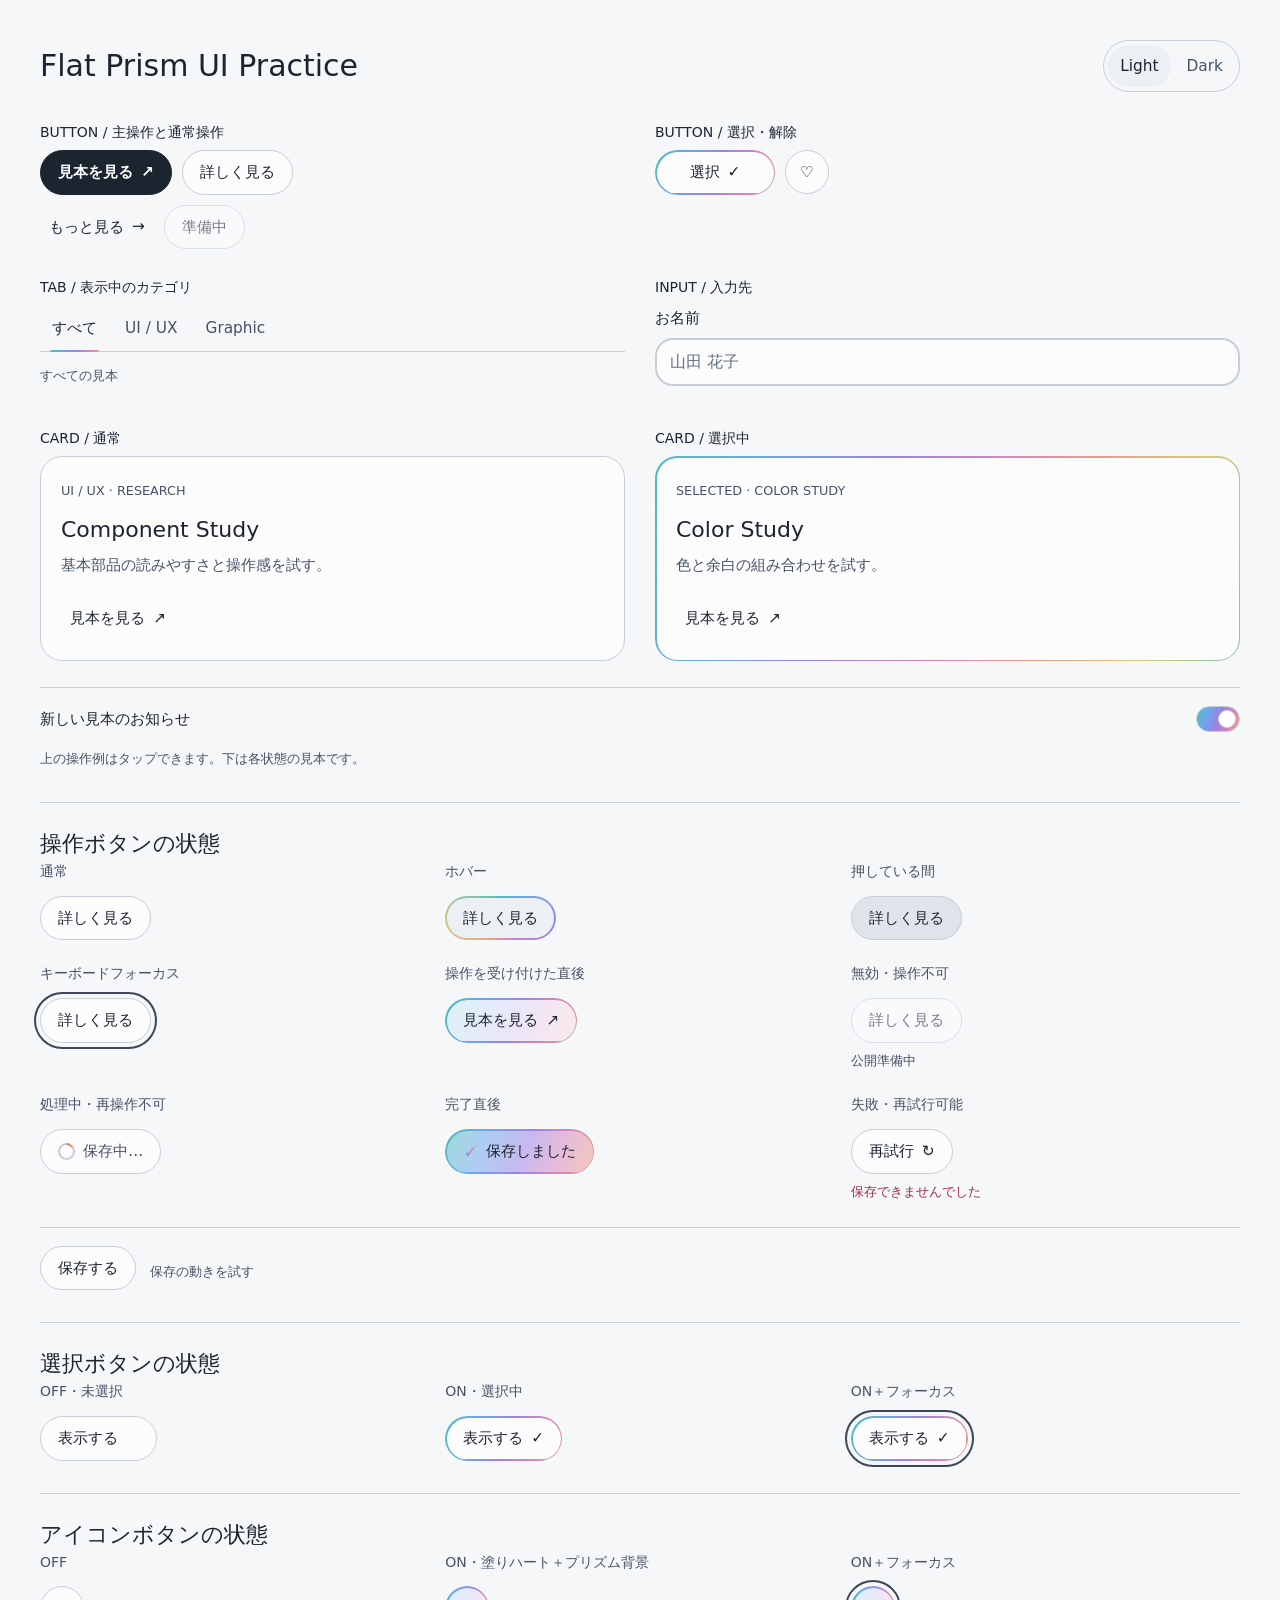
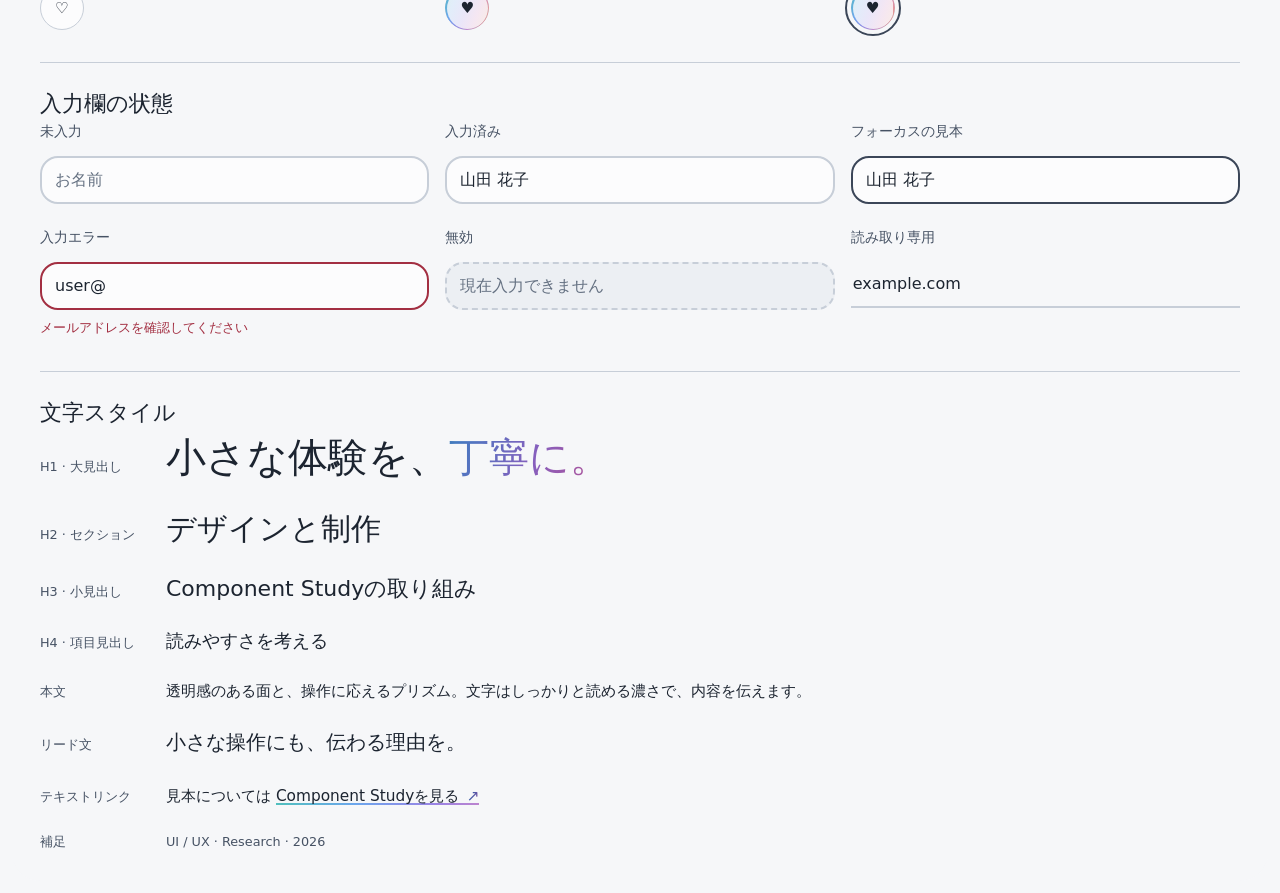
==== commit 972c760a: "Rotate hover prism around button outlines" ====
--- a/preview.html
+++ b/preview.html
@@ -4,8 +4,8 @@
  <meta charset="utf-8">
  <meta name="viewport" content="width=device-width,initial-scale=1">
  <title>Flat Prism UI Practice — UI State Catalog</title>
- <link rel="stylesheet" href="./prism-ui.css?v=hover-loop-1">
- <link rel="stylesheet" href="./preview.css?v=hover-loop-1">
+ <link rel="stylesheet" href="./prism-ui.css?v=hover-rotate-1">
+ <link rel="stylesheet" href="./preview.css?v=hover-rotate-1">
 </head>
 <body>
 <div id="prism-ui" data-theme="light" class="prism-ui">
--- a/prism-ui.css
+++ b/prism-ui.css
@@ -1,6 +1,7 @@
 /* Flat Prism UI Practice v1.0 — scope every component inside .prism-ui.
    Font sizes are relative; px is reserved for thin borders and focus outlines. */
 @property --prism-loader-angle { syntax: '<angle>'; initial-value: 0deg; inherits: false; }
+@property --prism-border-angle { syntax: '<angle>'; initial-value: 0deg; inherits: false; }
 .prism-ui {
   color-scheme: light;
   --prism-bg: #f6f7f9; --prism-ink: #1c2430; --prism-muted: #465264;
@@ -11,7 +12,7 @@
   --prism-primary-hover: #2c3745; --prism-primary-pressed: #121821;
   --prism-error: #a32f42; --prism-success: #28684e;
   --prism-spectrum: linear-gradient(110deg,#50bfbd,#6da6ed 18%,#9b83e4 36%,#d385c0 52%,#e99e8a 68%,#dcc879 84%,#83c4a8);
-  --prism-border-spectrum: repeating-linear-gradient(90deg,#50bfbd 0%,#6da6ed 9%,#9b83e4 18%,#d385c0 26%,#e99e8a 34%,#dcc879 42%,#83c4a8 47%,#50bfbd 50%);
+  --prism-border-colors: #50bfbd,#6da6ed,#9b83e4,#d385c0,#e99e8a,#dcc879,#83c4a8,#50bfbd;
   --prism-text-spectrum: linear-gradient(110deg,#1a8f92,#4779c1 22%,#875fbd 44%,#b55293 65%,#b86c45 83%,#578e69);
   --prism-link-spectrum: linear-gradient(110deg,#177b80,#365da7 22%,#7352a4 44%,#a03976 65%,#9c593a 83%,#487955);
   --prism-wheel: conic-gradient(#d385a4,#e5af7f 60deg,#9dc47d 120deg,#50bfbd 180deg,#6da6ed 240deg,#9b83e4 300deg,#d385a4);
@@ -29,7 +30,7 @@
   --prism-primary:#edf0f5; --prism-primary-ink:#14161a;
   --prism-primary-hover:#fff; --prism-primary-pressed:#d6dde7;
   --prism-spectrum:linear-gradient(110deg,#80e0d0,#92baff 18%,#b59af5 36%,#eda3d8 52%,#ffc1a4 68%,#ebdc96 84%,#9bddb4);
-  --prism-border-spectrum:repeating-linear-gradient(90deg,#80e0d0 0%,#92baff 9%,#b59af5 18%,#eda3d8 26%,#ffc1a4 34%,#ebdc96 42%,#9bddb4 47%,#80e0d0 50%);
+  --prism-border-colors:#80e0d0,#92baff,#b59af5,#eda3d8,#ffc1a4,#ebdc96,#9bddb4,#80e0d0;
   --prism-text-spectrum:linear-gradient(110deg,#8be6df,#b2caff 22%,#ccb4fb 44%,#f3b5df 65%,#f6c09f 83%,#b9ddb5);
   --prism-link-spectrum:var(--prism-text-spectrum);
 }
@@ -64,7 +65,7 @@
 .prism-ui .prism-button-primary:active:not(:disabled):not([aria-disabled='true']) {background:var(--prism-primary-pressed);}
 .prism-ui .prism-button::before {content:'';position:absolute;inset:-1px;border-radius:inherit;padding:1.5px;background:var(--prism-spectrum);background-size:150% 100%;pointer-events:none;-webkit-mask:linear-gradient(#fff 0 0) content-box,linear-gradient(#fff 0 0);-webkit-mask-composite:xor;mask:linear-gradient(#fff 0 0) content-box,linear-gradient(#fff 0 0);mask-composite:exclude;opacity:0;transition:opacity var(--prism-fade) ease;}
 .prism-ui .prism-button::after {content:'';position:absolute;inset:0;border-radius:inherit;background:var(--prism-spectrum);background-size:150% 100%;opacity:0;z-index:-1;pointer-events:none;transition:opacity var(--prism-fade) ease;}
-.prism-ui .prism-button:where(:hover):where(:not(:disabled):not([aria-disabled='true']))::before {opacity:1;padding:2px;background-image:var(--prism-border-spectrum);background-size:200% 100%;animation:prism-border-flow 2400ms linear infinite;}
+.prism-ui .prism-button:where(:hover):where(:not(:disabled):not([aria-disabled='true']))::before {opacity:1;padding:2px;background-image:conic-gradient(from var(--prism-border-angle),var(--prism-border-colors));background-size:100% 100%;animation:prism-border-rotate 2400ms linear infinite;}
 .prism-ui .prism-button:is([aria-pressed='true'],.prism-flash,.prism-save-complete)::before {opacity:1;}
 .prism-ui .prism-button.prism-flash::after {opacity:.18;}
 .prism-ui .prism-button-icon {min-width:2.75rem;padding-inline:.8125rem;}
@@ -115,7 +116,7 @@
 .prism-ui .prism-save-done {color:var(--prism-muted);background:var(--prism-hover);}
 .prism-ui .prism-shimmer::before,.prism-ui .prism-shimmer::after,.prism-ui .prism-indicator.prism-shimmer {animation:prism-shimmer var(--prism-shimmer) ease-in-out;}
 @keyframes prism-shimmer {0%,100% {background-position:0% 50%;filter:brightness(1);}45% {background-position:100% 50%;filter:brightness(1.2) saturate(1.15);}}
-@keyframes prism-border-flow {from {background-position:0% 50%;}to {background-position:100% 50%;}}
+@keyframes prism-border-rotate {to {--prism-border-angle:360deg;}}
 .prism-ui .prism-icon-pulse {animation:prism-icon-pulse 1200ms ease-in-out;}
 @keyframes prism-icon-pulse {0%,100% {color:var(--prism-ink);}35% {color:#fff;}}
 .prism-ui .prism-button-primary .prism-icon-pulse {animation:prism-primary-icon-pulse 1200ms ease-in-out;}
--- a/preview.css
+++ b/preview.css
@@ -17,7 +17,7 @@
 .prism-state-grid {display:grid;grid-template-columns:repeat(3,minmax(0,1fr));gap:1.375rem 1rem;} .prism-state {min-width:0;}
 /* Fixed examples let all control states appear together in the catalog. */
 .prism-demo-hover {background:var(--prism-hover)!important;} .prism-demo-pressed {background:var(--prism-pressed)!important;}
-.prism-ui .prism-demo-hover::before {opacity:1;padding:2px;background-image:var(--prism-border-spectrum);background-size:200% 100%;animation:prism-border-flow 2400ms linear infinite;}
+.prism-ui .prism-demo-hover::before {opacity:1;padding:2px;background-image:conic-gradient(from var(--prism-border-angle),var(--prism-border-colors));background-size:100% 100%;animation:prism-border-rotate 2400ms linear infinite;}
 .prism-demo-focus {outline:2px solid var(--prism-focus);outline-offset:4px;} .prism-demo-feedback::before {opacity:1!important;} .prism-demo-feedback::after {opacity:.18!important;}
 .prism-ui .prism-demo-input-focus {border-color:var(--prism-focus);}
 .prism-button.prism-demo-loading {color:var(--prism-muted);} .prism-help {margin:.4375rem 0 0;} .prism-help.prism-error {color:var(--prism-error);}
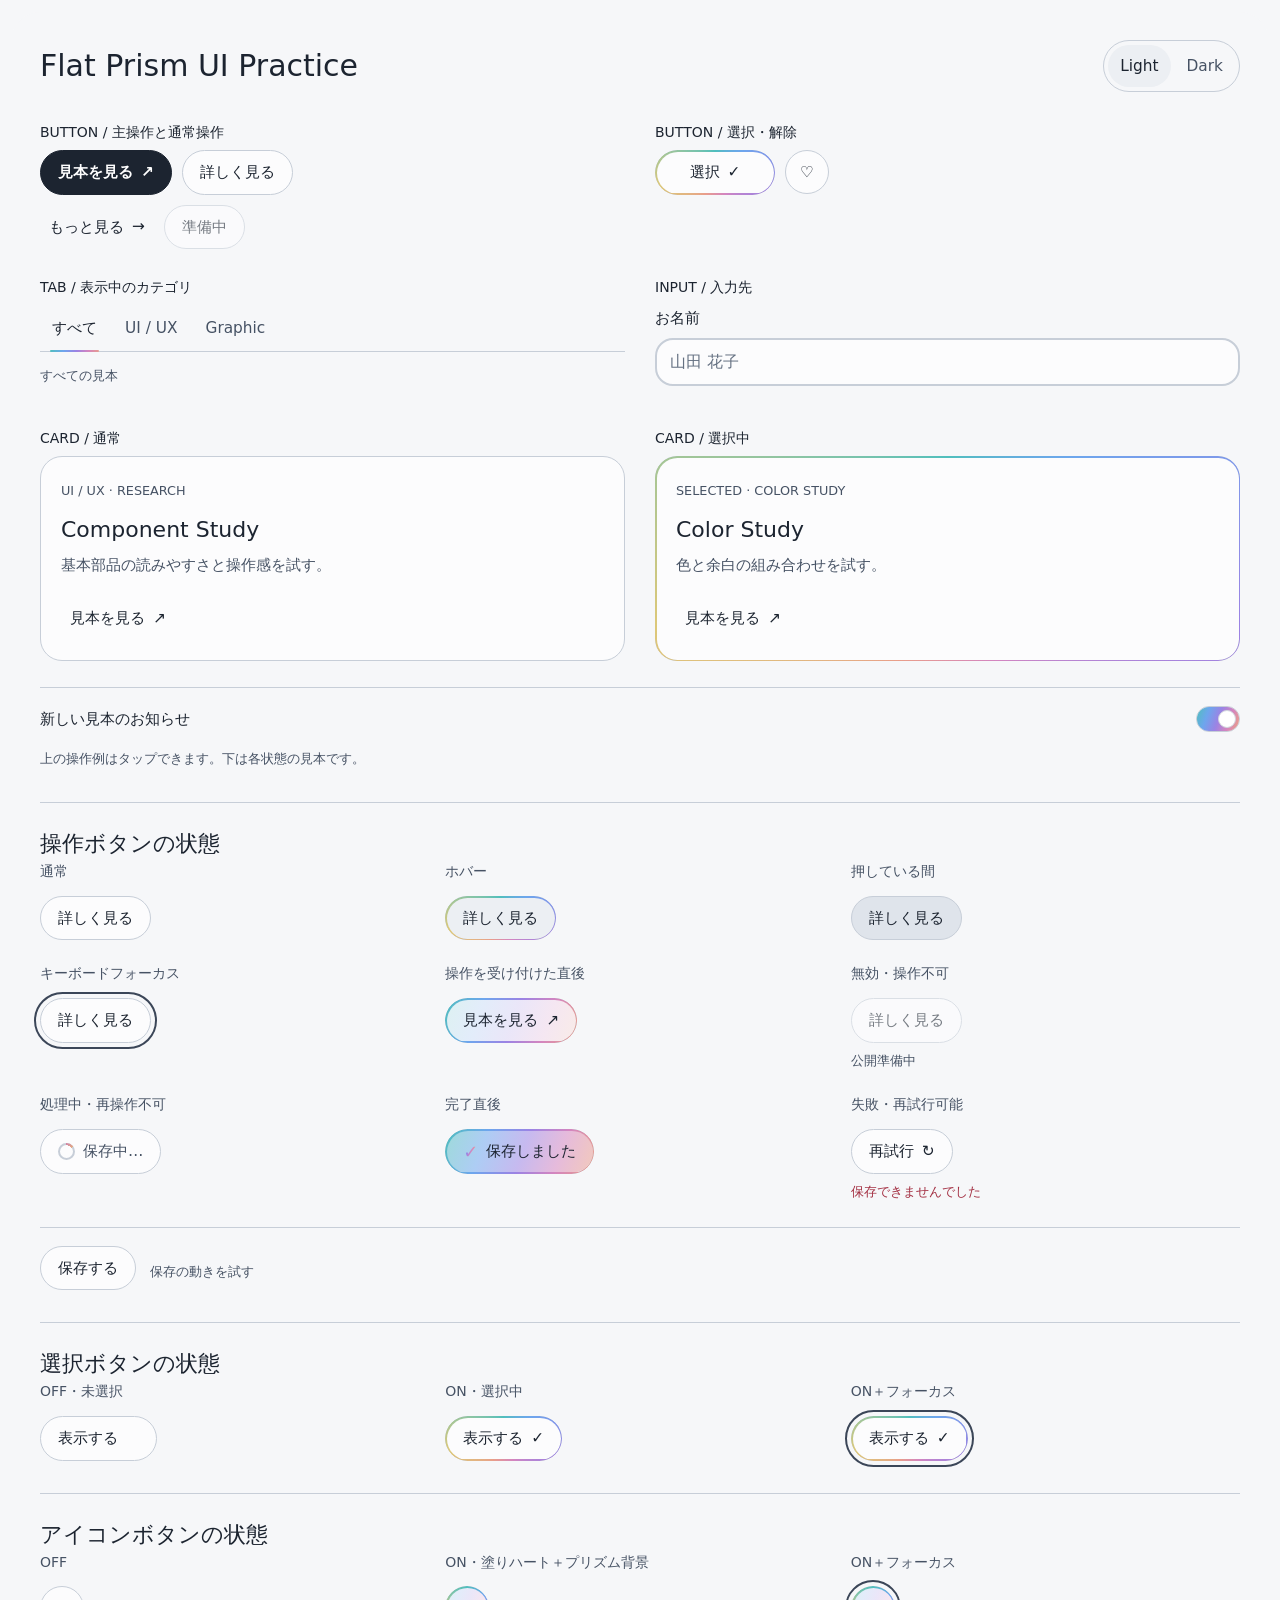
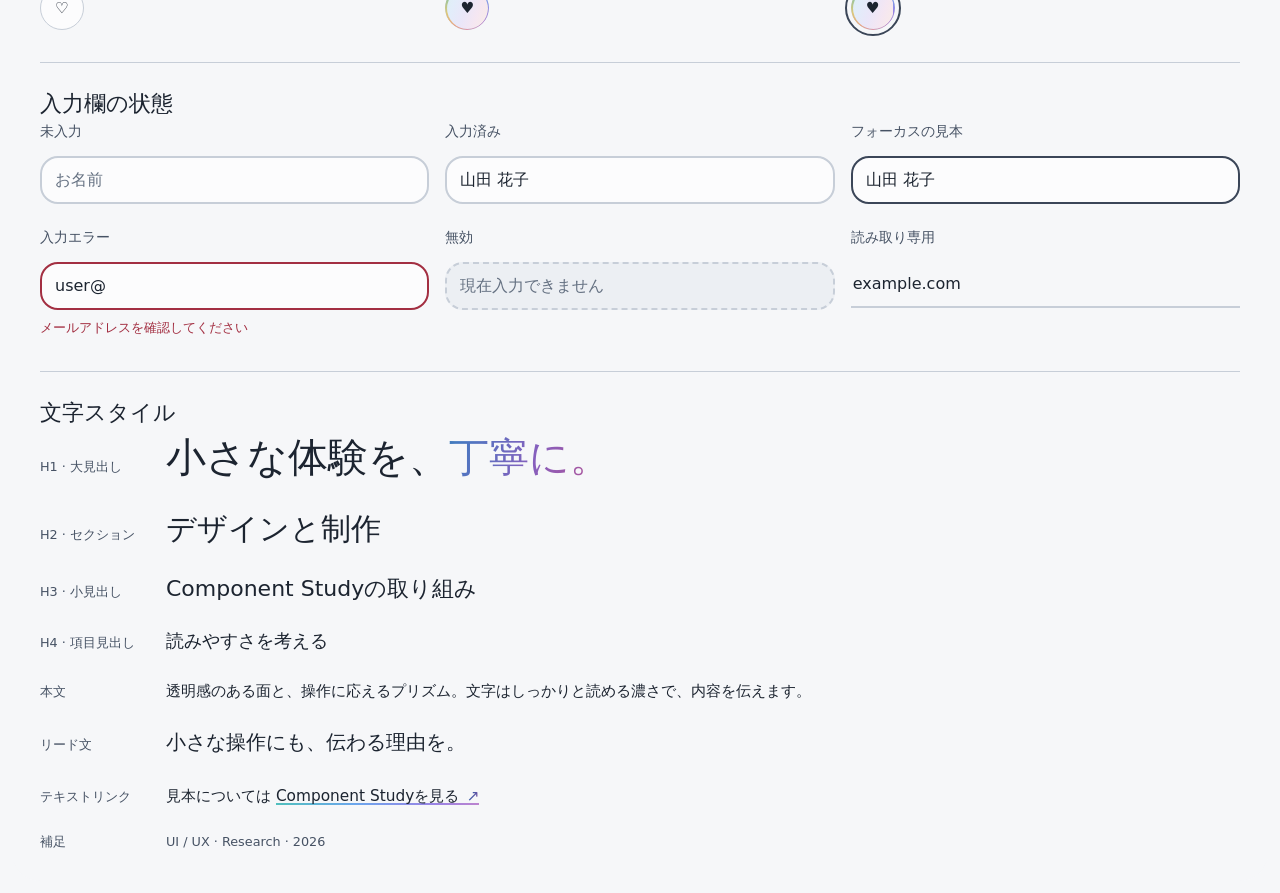
==== commit afa35c1c: "Rotate selected outlines at matching border width" ====
--- a/preview.html
+++ b/preview.html
@@ -4,8 +4,8 @@
  <meta charset="utf-8">
  <meta name="viewport" content="width=device-width,initial-scale=1">
  <title>Flat Prism UI Practice — UI State Catalog</title>
- <link rel="stylesheet" href="./prism-ui.css?v=hover-rotate-1">
- <link rel="stylesheet" href="./preview.css?v=hover-rotate-1">
+ <link rel="stylesheet" href="./prism-ui.css?v=selected-rotate-1">
+ <link rel="stylesheet" href="./preview.css?v=selected-rotate-1">
 </head>
 <body>
 <div id="prism-ui" data-theme="light" class="prism-ui">
--- a/prism-ui.css
+++ b/prism-ui.css
@@ -13,6 +13,7 @@
   --prism-error: #a32f42; --prism-success: #28684e;
   --prism-spectrum: linear-gradient(110deg,#50bfbd,#6da6ed 18%,#9b83e4 36%,#d385c0 52%,#e99e8a 68%,#dcc879 84%,#83c4a8);
   --prism-border-colors: #50bfbd,#6da6ed,#9b83e4,#d385c0,#e99e8a,#dcc879,#83c4a8,#50bfbd;
+  --prism-border-width: 1.5px;
   --prism-text-spectrum: linear-gradient(110deg,#1a8f92,#4779c1 22%,#875fbd 44%,#b55293 65%,#b86c45 83%,#578e69);
   --prism-link-spectrum: linear-gradient(110deg,#177b80,#365da7 22%,#7352a4 44%,#a03976 65%,#9c593a 83%,#487955);
   --prism-wheel: conic-gradient(#d385a4,#e5af7f 60deg,#9dc47d 120deg,#50bfbd 180deg,#6da6ed 240deg,#9b83e4 300deg,#d385a4);
@@ -63,9 +64,10 @@
 .prism-ui .prism-button-primary {background:var(--prism-primary);border-color:var(--prism-primary);color:var(--prism-primary-ink);font-weight:600;}
 .prism-ui .prism-button-primary:hover:not(:disabled):not([aria-disabled='true']) {background:var(--prism-primary-hover);}
 .prism-ui .prism-button-primary:active:not(:disabled):not([aria-disabled='true']) {background:var(--prism-primary-pressed);}
-.prism-ui .prism-button::before {content:'';position:absolute;inset:-1px;border-radius:inherit;padding:1.5px;background:var(--prism-spectrum);background-size:150% 100%;pointer-events:none;-webkit-mask:linear-gradient(#fff 0 0) content-box,linear-gradient(#fff 0 0);-webkit-mask-composite:xor;mask:linear-gradient(#fff 0 0) content-box,linear-gradient(#fff 0 0);mask-composite:exclude;opacity:0;transition:opacity var(--prism-fade) ease;}
+.prism-ui .prism-button::before {content:'';position:absolute;inset:-1px;border-radius:inherit;padding:var(--prism-border-width);background:var(--prism-spectrum);background-size:150% 100%;pointer-events:none;-webkit-mask:linear-gradient(#fff 0 0) content-box,linear-gradient(#fff 0 0);-webkit-mask-composite:xor;mask:linear-gradient(#fff 0 0) content-box,linear-gradient(#fff 0 0);mask-composite:exclude;opacity:0;transition:opacity var(--prism-fade) ease;}
 .prism-ui .prism-button::after {content:'';position:absolute;inset:0;border-radius:inherit;background:var(--prism-spectrum);background-size:150% 100%;opacity:0;z-index:-1;pointer-events:none;transition:opacity var(--prism-fade) ease;}
-.prism-ui .prism-button:where(:hover):where(:not(:disabled):not([aria-disabled='true']))::before {opacity:1;padding:2px;background-image:conic-gradient(from var(--prism-border-angle),var(--prism-border-colors));background-size:100% 100%;animation:prism-border-rotate 2400ms linear infinite;}
+.prism-ui .prism-button:hover:not(:disabled):not([aria-disabled='true'])::before,
+.prism-ui .prism-button[aria-pressed='true']:not(:disabled):not([aria-disabled='true'])::before {opacity:1;padding:var(--prism-border-width);background-image:conic-gradient(from var(--prism-border-angle),var(--prism-border-colors));background-size:100% 100%;animation:prism-border-rotate 2400ms linear infinite;}
 .prism-ui .prism-button:is([aria-pressed='true'],.prism-flash,.prism-save-complete)::before {opacity:1;}
 .prism-ui .prism-button.prism-flash::after {opacity:.18;}
 .prism-ui .prism-button-icon {min-width:2.75rem;padding-inline:.8125rem;}
--- a/preview.css
+++ b/preview.css
@@ -11,13 +11,13 @@
 .prism-input-label {display:block;color:var(--prism-ink);font-weight:500;margin-bottom:.4375rem;}
 .prism-card {position:relative;background:var(--prism-surface);padding:1.25rem;border:1px solid var(--prism-line);border-radius:1.375rem;}
 .prism-card h3 {margin:.625rem 0 .375rem;} .prism-card p {color:var(--prism-muted);margin:0 0 1.125rem;}
-.prism-card-selected::before {content:'';position:absolute;inset:-1px;border-radius:inherit;padding:1.5px;background:var(--prism-spectrum);pointer-events:none;-webkit-mask:linear-gradient(#fff 0 0) content-box,linear-gradient(#fff 0 0);-webkit-mask-composite:xor;mask:linear-gradient(#fff 0 0) content-box,linear-gradient(#fff 0 0);mask-composite:exclude;}
+.prism-card-selected::before {content:'';position:absolute;inset:-1px;border-radius:inherit;padding:var(--prism-border-width);background:conic-gradient(from var(--prism-border-angle),var(--prism-border-colors));pointer-events:none;-webkit-mask:linear-gradient(#fff 0 0) content-box,linear-gradient(#fff 0 0);-webkit-mask-composite:xor;mask:linear-gradient(#fff 0 0) content-box,linear-gradient(#fff 0 0);mask-composite:exclude;animation:prism-border-rotate 2400ms linear infinite;}
 .prism-switch-row {display:flex;justify-content:space-between;align-items:center;gap:1rem;min-height:3rem;margin-top:1.625rem;padding-top:.875rem;border-top:1px solid var(--prism-line);}
 .prism-catalog {margin-top:2rem;padding-top:1.5rem;border-top:1px solid var(--prism-line);} .prism-catalog-title {margin-bottom:1.125rem;}
 .prism-state-grid {display:grid;grid-template-columns:repeat(3,minmax(0,1fr));gap:1.375rem 1rem;} .prism-state {min-width:0;}
 /* Fixed examples let all control states appear together in the catalog. */
 .prism-demo-hover {background:var(--prism-hover)!important;} .prism-demo-pressed {background:var(--prism-pressed)!important;}
-.prism-ui .prism-demo-hover::before {opacity:1;padding:2px;background-image:conic-gradient(from var(--prism-border-angle),var(--prism-border-colors));background-size:100% 100%;animation:prism-border-rotate 2400ms linear infinite;}
+.prism-ui .prism-demo-hover::before {opacity:1;padding:var(--prism-border-width);background-image:conic-gradient(from var(--prism-border-angle),var(--prism-border-colors));background-size:100% 100%;animation:prism-border-rotate 2400ms linear infinite;}
 .prism-demo-focus {outline:2px solid var(--prism-focus);outline-offset:4px;} .prism-demo-feedback::before {opacity:1!important;} .prism-demo-feedback::after {opacity:.18!important;}
 .prism-ui .prism-demo-input-focus {border-color:var(--prism-focus);}
 .prism-button.prism-demo-loading {color:var(--prism-muted);} .prism-help {margin:.4375rem 0 0;} .prism-help.prism-error {color:var(--prism-error);}
